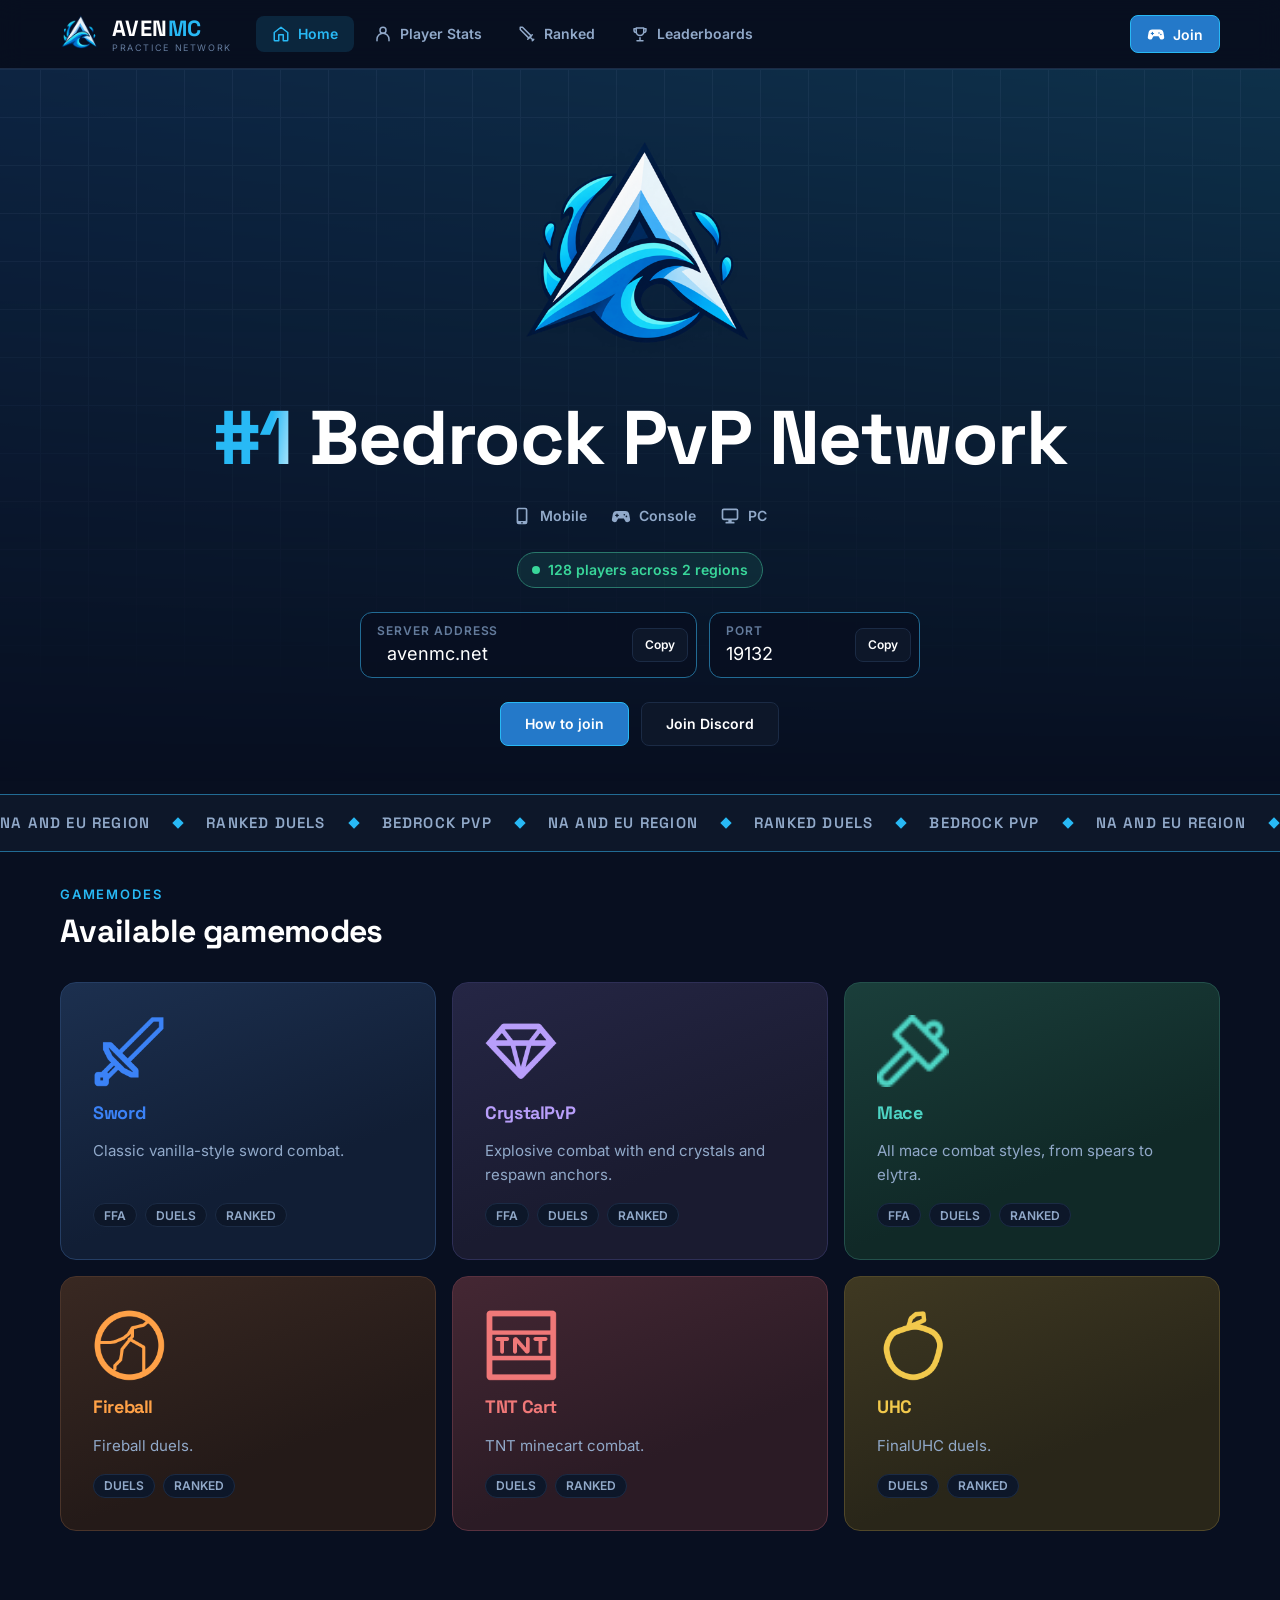
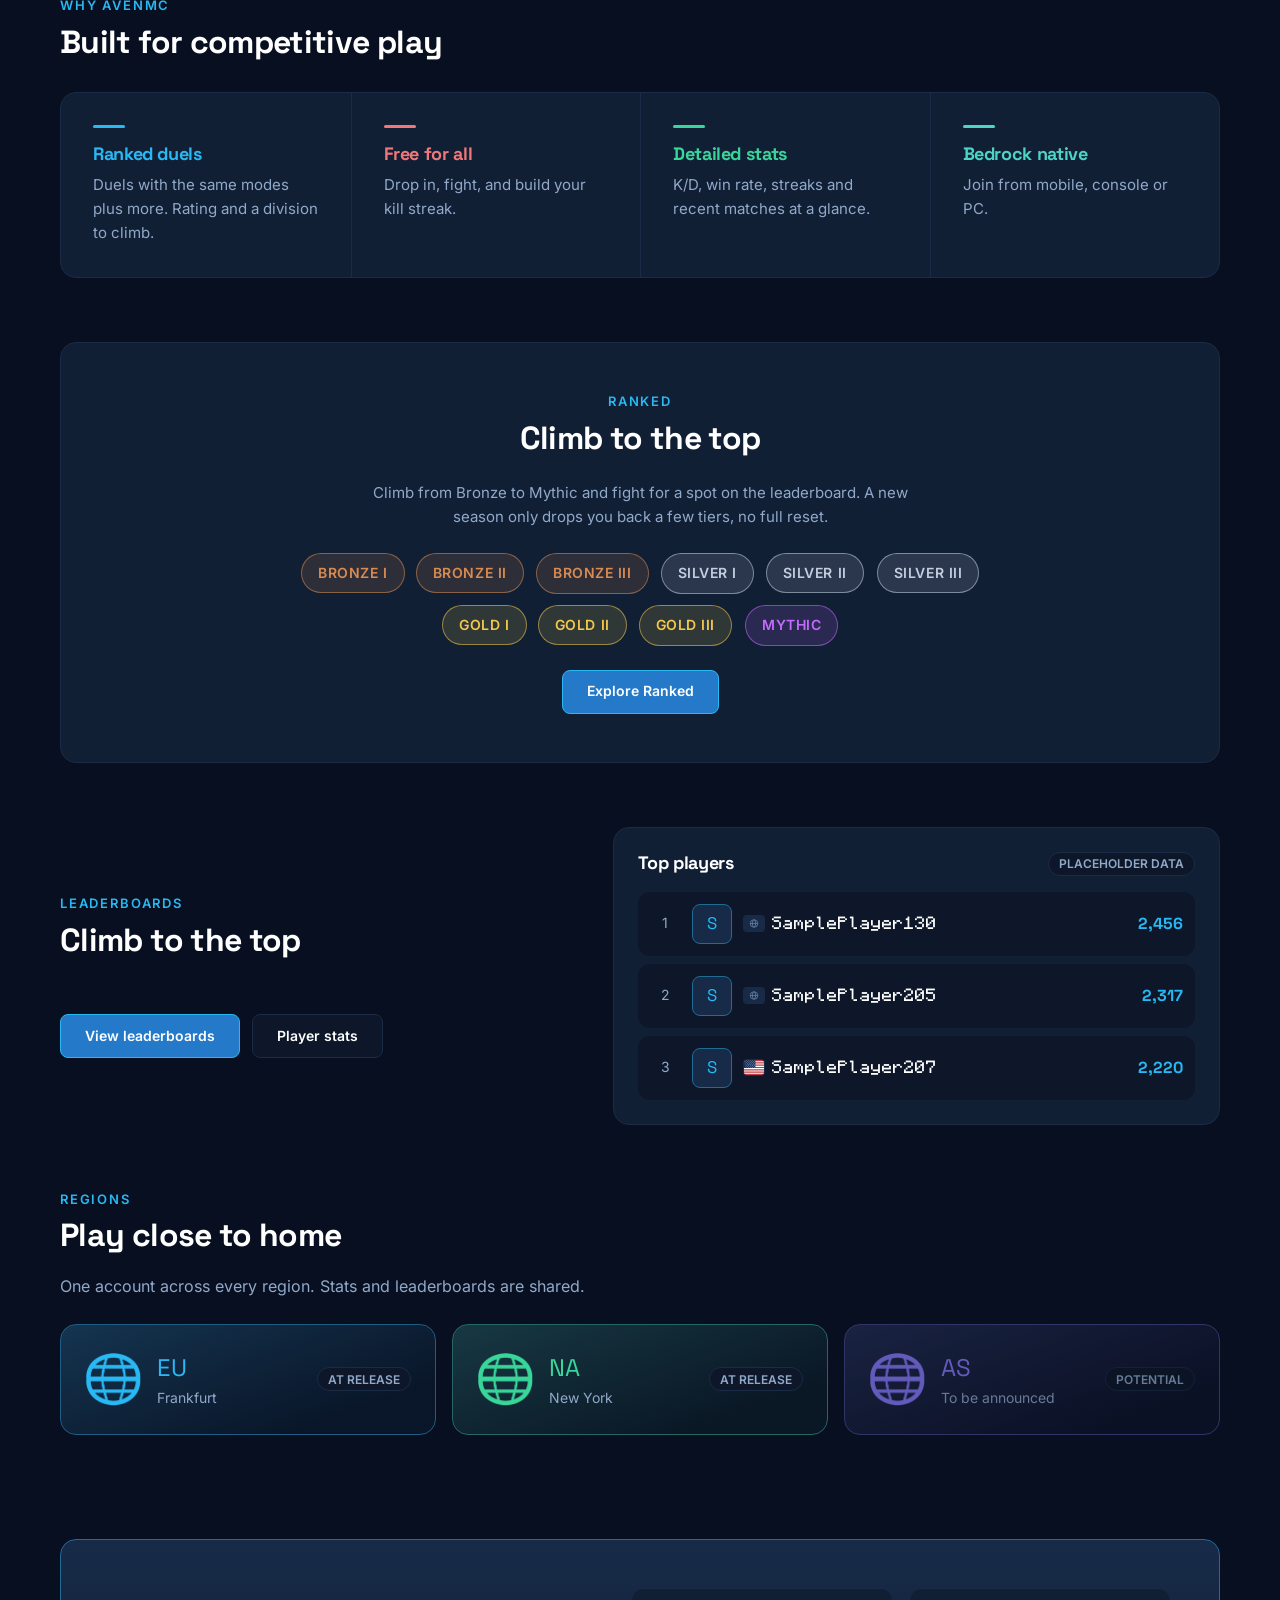
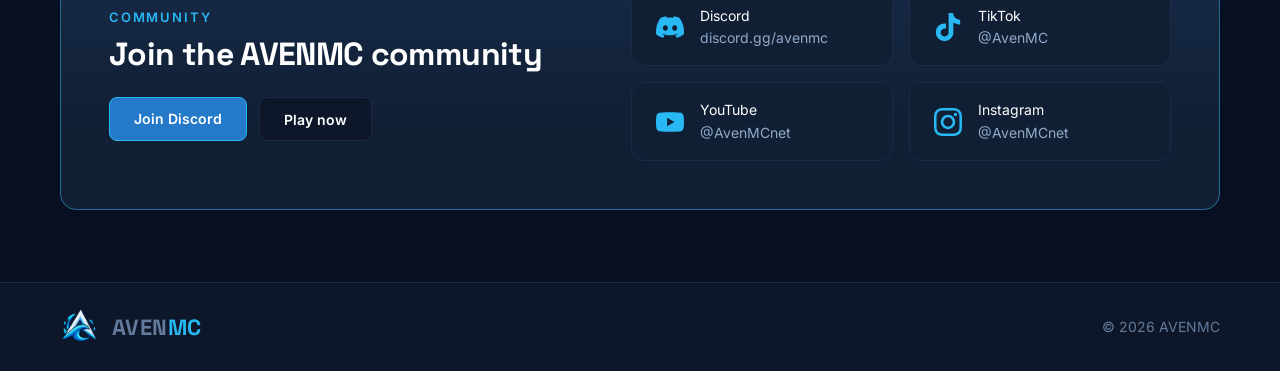
==== index.html @ 8fa5e1a9 "Use supplied icons for UHC, Fireball and TNT Cart Co-authored-by: Copilot <223556219+Copilot@users.n" ====
<!doctype html>
<html lang="en">
  <head>
    <meta charset="utf-8">
    <meta name="viewport" content="width=device-width, initial-scale=1">
    <meta name="description" content="AVENMC is a competitive Minecraft Bedrock Practice Network.">
    <meta name="theme-color" content="#080f20">
    <title>Minecraft Bedrock PvP Practice Network | AVENMC</title>
    <link rel="icon" href="assets/logoMark.png" type="image/png">
    <link rel="stylesheet" href="css/tokens.css?v=129">
    <link rel="stylesheet" href="css/base.css?v=129">
    <link rel="stylesheet" href="css/components.css?v=129">
    <link rel="stylesheet" href="css/pages.css?v=129">
  </head>
  <body>
    <main id="app"></main>
    <noscript><p class="container">JavaScript is required to view this page.</p></noscript>
    <script type="module" src="js/pages/home.js?v=129"></script>
  </body>
</html>
---- css/tokens.css ----
/* Central design tokens. Every color, font and spacing value is defined here once. */
/* Inter (UI and body) and Space Grotesk (headings): SIL OFL 1.1. Monocraft is reserved for player names. */
@font-face {
  font-family: "Inter";
  src: url("../assets/fonts/Inter.woff2") format("woff2");
  font-weight: 100 900;
  font-display: swap;
}

@font-face {
  font-family: "Space Grotesk";
  src: url("../assets/fonts/SpaceGrotesk.woff2") format("woff2");
  font-weight: 300 700;
  font-display: swap;
}

@font-face {
  font-family: "Monocraft";
  src: url("../assets/fonts/Monocraft.woff2") format("woff2");
  font-display: swap;
}

:root {
  color-scheme: dark;

  --colorBackground: #080f20;
  --colorSurface: #0d1729;
  --colorCard: #111f35;
  --colorElevated: #172b49;
  --colorPrimary: #28b9f5;
  --colorSecondary: #2479c9;
  --colorText: #ffffff;
  --colorTextSecondary: #91a9c9;
  --colorTextMuted: #637b9c;
  --colorBorder: #1b2b45;
  --colorSuccess: #39d69a;
  --colorDanger: #f07878;
  --colorNodebuff: #66eb8c;
  --colorNodebuffPanel: #16221c;
  --colorNodebuffEdge: #223e32;
  --colorCrystal: #b89efa;
  --colorCrystalPanel: #1a1b30;
  --colorCrystalEdge: #2e2f56;
  --colorSword: #3b82f6;
  --colorSwordPanel: #111e35;
  --colorSwordEdge: #253e64;
  --colorMace: #4dd4c4;
  --colorMacePanel: #102927;
  --colorMaceEdge: #23504b;
  --colorFireball: #ffa147;
  --colorFireballPanel: #241a18;
  --colorFireballEdge: #4a342a;
  --colorTntCart: #f07878;
  --colorTntCartPanel: #2b1b25;
  --colorTntCartEdge: #59313f;
  --colorUhc: #f2c94c;
  --colorUhcPanel: #292619;
  --colorUhcEdge: #514829;
  --colorAsia: #8b7cff;

  --colorPrimarySoft: color-mix(in srgb, var(--colorPrimary) 14%, transparent);
  --colorPrimaryLine: color-mix(in srgb, var(--colorPrimary) 45%, var(--colorBorder));
  --colorOverlay: color-mix(in srgb, var(--colorBackground) 80%, transparent);

  --fontHeading: "Space Grotesk", "Inter", system-ui, sans-serif;
  --fontBody: "Inter", "Segoe UI", system-ui, -apple-system, sans-serif;
  --fontMinecraft: "Monocraft", "Inter", monospace;

  --space1: 4px;
  --space2: 8px;
  --space3: 12px;
  --space4: 16px;
  --space5: 24px;
  --space6: 32px;
  --space7: 48px;
  --space8: 72px;

  --radiusSmall: 8px;
  --radiusMedium: 12px;
  --radiusLarge: 16px;

  --controlHeight: 44px;
  --maxContentWidth: 1160px;
  --pagePadding: clamp(16px, 4vw, 32px);
  --navHeight: 68px;

  --transitionFast: 160ms ease;
}
---- css/base.css ----
*,
*::before,
*::after {
  box-sizing: border-box;
}

html {
  scroll-behavior: smooth;
  -webkit-text-size-adjust: 100%;
}

body {
  min-width: 320px;
  min-height: 100vh;
  margin: 0;
  display: flex;
  flex-direction: column;
  overflow-x: hidden;
  background: var(--colorBackground);
  color: var(--colorText);
  font-family: var(--fontBody);
  font-size: 16px;
  line-height: 1.6;
  -webkit-font-smoothing: antialiased;
}

main {
  flex: 1;
}

a {
  color: inherit;
  text-decoration: none;
}

h1,
h2,
h3,
p {
  margin: 0;
}

h1,
h2,
h3 {
  font-family: var(--fontHeading);
  font-weight: 700;
  line-height: 1.15;
  letter-spacing: -0.02em;
}

h1 {
  font-size: clamp(32px, 6vw, 56px);
}

h2 {
  font-size: clamp(24px, 3.5vw, 32px);
}

h3 {
  font-size: 18px;
}

:focus-visible {
  outline: 2px solid var(--colorPrimary);
  outline-offset: 2px;
}

.container {
  width: 100%;
  max-width: calc(var(--maxContentWidth) + var(--pagePadding) * 2);
  margin-inline: auto;
  padding-inline: var(--pagePadding);
}

.section {
  padding-block: var(--space8);
}

.section.compact {
  padding-block: var(--space6);
}

.stack {
  display: flex;
  flex-direction: column;
  gap: var(--space5);
}

.grid {
  display: grid;
  gap: var(--space4);
}

.grid.cols2 {
  grid-template-columns: repeat(2, minmax(0, 1fr));
}

.grid.cols3 {
  grid-template-columns: repeat(3, minmax(0, 1fr));
}

.grid.cols4 {
  grid-template-columns: repeat(4, minmax(0, 1fr));
}

.srOnly {
  position: absolute;
  width: 1px;
  height: 1px;
  overflow: hidden;
  clip: rect(0 0 0 0);
  white-space: nowrap;
}

@media (max-width: 960px) {
  .grid.cols3,
  .grid.cols4 {
    grid-template-columns: repeat(2, minmax(0, 1fr));
  }
}

@media (max-width: 640px) {
  .section {
    padding-block: var(--space7);
  }

  .grid.cols2,
  .grid.cols3,
  .grid.cols4 {
    grid-template-columns: 1fr;
  }

  .grid.statGrid {
    grid-template-columns: repeat(2, minmax(0, 1fr));
  }
}

@media (prefers-reduced-motion: reduce) {
  html {
    scroll-behavior: auto;
  }

  *,
  *::before,
  *::after {
    animation: none !important;
    transition-duration: 0.01ms !important;
  }
}

@media (prefers-reduced-motion: no-preference) {
  main {
    animation: pageEnter 180ms ease-out both;
  }
}

@keyframes pageEnter {
  from {
    opacity: 0;
  }
}
---- css/components.css ----
/* Navigation */
.navbar {
  position: sticky;
  top: 0;
  z-index: 50;
  border-bottom: 1px solid var(--colorBorder);
  background: var(--colorOverlay);
  backdrop-filter: blur(12px);
}

.navbarInner {
  display: flex;
  align-items: center;
  gap: var(--space5);
  min-height: var(--navHeight);
}

.navLinks {
  display: flex;
  flex: 1;
  align-items: center;
  gap: var(--space1);
}

.navLink {
  display: inline-flex;
  align-items: center;
  gap: var(--space2);
  height: 36px;
  padding-inline: var(--space4);
  border-radius: var(--radiusSmall);
  color: var(--colorTextSecondary);
  font-family: var(--fontBody);
  font-size: 14px;
  transition: color var(--transitionFast), background var(--transitionFast);
  font-weight: 600;
}

.navIcon {
  display: inline-block;
  flex: none;
  width: 18px;
  height: 18px;
  background: currentColor;
  -webkit-mask: var(--iconUrl) center / contain no-repeat;
  mask: var(--iconUrl) center / contain no-repeat;
}

.navLink:hover {
  color: var(--colorText);
}

.navLink.isActive {
  background: var(--colorPrimarySoft);
  color: var(--colorPrimary);
}

.button.navToggle {
  display: none;
}

.button.navJoin {
  height: 38px;
  margin-left: auto;
  padding-inline: var(--space4);
}

/* Brand */
.brand {
  display: inline-flex;
  align-items: center;
  gap: var(--space3);
  line-height: 1;
}

.brandLogo {
  width: 40px;
  height: 40px;
  object-fit: contain;
}

.brandText {
  display: flex;
  flex-direction: column;
}

.brandName {
  font-family: var(--fontHeading);
  font-size: 22px;
  letter-spacing: 0.02em;
  font-weight: 700;
}

.brandName .brandAccent {
  color: var(--colorPrimary);
}

.brandSubtitle {
  margin-top: 4px;
  color: var(--colorTextMuted);
  font-family: var(--fontBody);
  font-size: 9px;
  letter-spacing: 0.18em;
}

/* Buttons */
.button {
  display: inline-flex;
  align-items: center;
  justify-content: center;
  gap: var(--space2);
  height: var(--controlHeight);
  padding-inline: var(--space5);
  border: 1px solid transparent;
  border-radius: var(--radiusSmall);
  cursor: pointer;
  font-family: var(--fontBody);
  font-size: 14px;
  white-space: nowrap;
  transition: background var(--transitionFast), border-color var(--transitionFast),
    box-shadow var(--transitionFast), transform var(--transitionFast);
  font-weight: 600;
}

.button:active {
  transform: translateY(1px);
}

.buttonPrimary {
  background: var(--colorSecondary);
  border-color: var(--colorPrimary);
  color: var(--colorText);
}

.buttonPrimary:hover {
  background: color-mix(in srgb, var(--colorSecondary) 70%, var(--colorPrimary));
}

.buttonSecondary {
  background: var(--colorSurface);
  border-color: var(--colorBorder);
  color: var(--colorText);
}

.buttonSecondary:hover {
  border-color: var(--colorPrimary);
}

.buttonDanger {
  background: transparent;
  border-color: var(--colorDanger);
  color: var(--colorDanger);
}

.buttonDanger:hover {
  background: color-mix(in srgb, var(--colorDanger) 14%, transparent);
}

.button.buttonSmall {
  height: 34px;
  padding-inline: var(--space3);
  font-size: 12px;
}

.buttonIcon {
  width: var(--controlHeight);
  padding: 0;
}

/* Card */
.card {
  position: relative;
  padding: var(--space5);
  border: 1px solid var(--colorBorder);
  border-radius: var(--radiusLarge);
  background: var(--colorCard);
  transition: border-color var(--transitionFast), box-shadow var(--transitionFast), transform var(--transitionFast);
}

a.card:hover,
.card.isInteractive:hover {
  transform: translateY(-2px);
  border-color: var(--colorPrimaryLine);
}

.card.isHighlighted {
  border-color: var(--colorPrimaryLine);
  background: linear-gradient(180deg, var(--colorElevated), var(--colorCard) 70%);
}

.cardTitle {
  margin-bottom: var(--space2);
}

.cardText {
  color: var(--colorTextSecondary);
  font-size: 15px;
}

/* Section heading */
.sectionHeading {
  display: flex;
  flex-direction: column;
  gap: var(--space2);
  margin-bottom: var(--space6);
}

.sectionEyebrow {
  color: var(--sectionAccent, var(--colorPrimary));
  font-family: var(--fontBody);
  font-size: 13px;
  letter-spacing: 0.14em;
  text-transform: uppercase;
  font-weight: 600;
}

.sectionDescription {
  max-width: 560px;
  color: var(--colorTextSecondary);
}

/* Badge */
.badge {
  display: inline-flex;
  align-items: center;
  gap: 6px;
  height: 24px;
  padding-inline: 10px;
  border: 1px solid var(--colorBorder);
  border-radius: 999px;
  background: var(--colorSurface);
  color: var(--colorTextSecondary);
  font-family: var(--fontBody);
  font-size: 12px;
  text-transform: uppercase;
  white-space: nowrap;
  font-weight: 600;
}

.badgePrimary {
  border-color: var(--colorPrimaryLine);
  background: var(--colorPrimarySoft);
  color: var(--colorPrimary);
}

.badgeSuccess {
  border-color: color-mix(in srgb, var(--colorSuccess) 45%, var(--colorBorder));
  color: var(--colorSuccess);
}

.badgeDanger {
  border-color: color-mix(in srgb, var(--colorDanger) 45%, var(--colorBorder));
  color: var(--colorDanger);
}

/* Avatar */
.avatar {
  display: inline-grid;
  flex: none;
  place-items: center;
  width: var(--avatarSize, 40px);
  height: var(--avatarSize, 40px);
  border: 1px solid var(--colorPrimaryLine);
  border-radius: var(--radiusSmall);
  background: var(--colorElevated);
  color: var(--colorPrimary);
  font-family: var(--fontHeading);
  font-size: calc(var(--avatarSize, 40px) * 0.42);
  image-rendering: pixelated;
  overflow: hidden;
}

.avatar img {
  width: 100%;
  height: 100%;
  object-fit: cover;
  image-rendering: pixelated;
}

.avatarLarge {
  --avatarSize: 88px;
}

/* Stat card */
.statCard {
  display: flex;
  flex-direction: column;
  gap: var(--space1);
  padding: var(--space4) var(--space5);
  border: 1px solid var(--colorBorder);
  border-radius: var(--radiusMedium);
  background: var(--colorCard);
}

.statLabel {
  display: flex;
  align-items: center;
  gap: var(--space2);
  color: var(--colorTextMuted);
  font-family: var(--fontBody);
  font-size: 12px;
  letter-spacing: 0.08em;
  text-transform: uppercase;
  font-weight: 600;
}

.statValue {
  font-family: var(--fontHeading);
  font-size: clamp(24px, 3vw, 30px);
  line-height: 1.1;
  font-weight: 700;
}

.statValue.isAccent {
  color: var(--colorPrimary);
}

.statHint {
  color: var(--colorTextSecondary);
  font-size: 13px;
}

/* Table */
.tableWrap {
  overflow-x: auto;
  border: 1px solid var(--colorBorder);
  border-radius: var(--radiusLarge);
  background: var(--colorCard);
}

.table {
  width: 100%;
  border-collapse: collapse;
  font-size: 15px;
}

.table th {
  padding: var(--space3) var(--space4);
  border-bottom: 1px solid var(--colorBorder);
  background: var(--colorSurface);
  color: var(--colorTextMuted);
  font-family: var(--fontBody);
  font-size: 12px;
  font-weight: 400;
  letter-spacing: 0.08em;
  text-align: left;
  text-transform: uppercase;
  white-space: nowrap;
}

.table td {
  padding: var(--space3) var(--space4);
  border-bottom: 1px solid var(--colorBorder);
  white-space: nowrap;
}

.table tbody tr:last-child td {
  border-bottom: 0;
}

.table tbody tr {
  transition: background var(--transitionFast);
}

.table tbody tr:hover {
  background: var(--colorSurface);
}

.table .alignRight {
  text-align: right;
}

.table .alignCenter {
  text-align: center;
}

.playerName {
  font-family: var(--fontMinecraft);
  font-weight: 400;
  letter-spacing: 0;
  overflow-wrap: anywhere;
}

.cellPlayer {
  display: flex;
  align-items: center;
  gap: var(--space3);
  font-weight: 600;
}

.resultWin {
  color: var(--colorSuccess);
}

.resultLoss {
  color: var(--colorDanger);
}

.mutedText {
  color: var(--colorTextSecondary);
}

/* Tabs */
.tabs {
  display: inline-flex;
  gap: var(--space1);
  max-width: 100%;
  padding: var(--space1);
  overflow-x: auto;
  border: 1px solid var(--colorBorder);
  border-radius: var(--radiusMedium);
  background: var(--colorSurface);
}

.tab {
  height: 36px;
  padding-inline: var(--space4);
  border: 0;
  border-radius: var(--radiusSmall);
  background: transparent;
  color: var(--colorTextSecondary);
  cursor: pointer;
  font-family: var(--fontBody);
  font-size: 14px;
  white-space: nowrap;
  transition: color var(--transitionFast), background var(--transitionFast);
  font-weight: 600;
}

.tab:hover {
  color: var(--colorText);
}

.tab[aria-selected="true"] {
  background: var(--colorElevated);
  color: var(--colorPrimary);
}

/* Dropdown */
.dropdown {
  position: relative;
  display: inline-block;
}

.dropdownTrigger {
  min-width: 190px;
  justify-content: space-between;
}

.dropdownMenu {
  position: absolute;
  top: calc(100% + 6px);
  left: 0;
  z-index: 30;
  min-width: 100%;
  margin: 0;
  padding: var(--space1);
  list-style: none;
  border: 1px solid var(--colorBorder);
  border-radius: var(--radiusMedium);
  background: var(--colorElevated);
  box-shadow: 0 12px 32px rgb(0 0 0 / 40%);
}

.dropdownMenu[hidden] {
  display: none;
}

.dropdownOption {
  display: flex;
  align-items: center;
  justify-content: space-between;
  gap: var(--space3);
  padding: 10px var(--space3);
  border-radius: var(--radiusSmall);
  cursor: pointer;
  font-size: 14px;
}

.dropdownOption:hover,
.dropdownOption[aria-selected="true"] {
  background: var(--colorPrimarySoft);
  color: var(--colorPrimary);
}

/* Skeleton */
.skeleton {
  display: block;
  height: var(--skeletonHeight, 16px);
  position: relative;
  overflow: hidden;
  border-radius: var(--radiusMedium);
  border: 1px solid color-mix(in srgb, var(--colorBorder) 60%, transparent);
  background: color-mix(in srgb, var(--colorElevated) 70%, var(--colorCard));
}

.skeleton::after {
  content: "";
  position: absolute;
  inset: 0;
  transform: translateX(-100%);
  background: linear-gradient(100deg, transparent 20%, color-mix(in srgb, var(--colorPrimary) 16%, transparent) 50%, transparent 80%);
  animation: skeletonShimmer 1.6s ease-in-out infinite;
  animation-delay: var(--skeletonDelay, 0ms);
}

.skeleton.isCircle {
  border-radius: 50%;
  flex: none;
}

.skeletonList {
  display: grid;
  gap: var(--space2);
}

.skeletonRow {
  display: flex;
  align-items: center;
  gap: var(--space3);
  padding: var(--space3);
  border: 1px solid var(--colorBorder);
  border-radius: var(--radiusMedium);
  background: var(--colorCard);
}

.skeletonRow > .skeleton:first-child {
  flex: none;
}

.skeletonLines {
  display: grid;
  flex: 1;
  gap: 6px;
}

@keyframes skeletonShimmer {
  to {
    transform: translateX(100%);
  }
}

@media (prefers-reduced-motion: reduce) {
  .skeleton::after {
    animation: none;
  }
}

/* Empty state */
.emptyState {
  display: flex;
  flex-direction: column;
  align-items: center;
  gap: var(--space2);
  padding: var(--space7) var(--space5);
  border: 1px dashed var(--colorBorder);
  border-radius: var(--radiusLarge);
  background: var(--colorSurface);
  text-align: center;
}

.emptyState p {
  max-width: 380px;
  color: var(--colorTextSecondary);
}

/* Modal */
.modal {
  width: min(440px, calc(100vw - 32px));
  padding: var(--space5);
  border: 1px solid var(--colorPrimaryLine);
  border-radius: var(--radiusLarge);
  background: var(--colorCard);
  color: var(--colorText);
}

.modal::backdrop {
  background: var(--colorOverlay);
  backdrop-filter: blur(4px);
}

.modalHeader {
  display: flex;
  align-items: center;
  justify-content: space-between;
  margin-bottom: var(--space4);
}

.modalBody {
  display: flex;
  flex-direction: column;
  gap: var(--space3);
  color: var(--colorTextSecondary);
}

.modalActions {
  display: flex;
  justify-content: flex-end;
  gap: var(--space3);
  margin-top: var(--space5);
}

/* Tooltip */
[data-tooltip] {
  position: relative;
}

[data-tooltip]::after {
  content: attr(data-tooltip);
  position: absolute;
  bottom: calc(100% + 8px);
  left: 50%;
  z-index: 20;
  padding: 6px 10px;
  border: 1px solid var(--colorBorder);
  border-radius: var(--radiusSmall);
  background: var(--colorElevated);
  color: var(--colorText);
  font-family: var(--fontBody);
  font-size: 12px;
  opacity: 0;
  pointer-events: none;
  transform: translate(-50%, 4px);
  transition: opacity var(--transitionFast), transform var(--transitionFast);
  white-space: nowrap;
}

[data-tooltip]:hover::after,
[data-tooltip]:focus-visible::after {
  opacity: 1;
  transform: translate(-50%, 0);
}

/* Progress bar */
.progress {
  height: 8px;
  overflow: hidden;
  border-radius: 999px;
  background: var(--colorSurface);
  border: 1px solid var(--colorBorder);
}

.progressFill {
  height: 100%;
  border-radius: inherit;
  background: linear-gradient(90deg, var(--colorSecondary), var(--colorPrimary));
}

/* Input */
.input {
  height: var(--controlHeight);
  padding-inline: var(--space4);
  border: 1px solid var(--colorBorder);
  border-radius: var(--radiusSmall);
  background: var(--colorSurface);
  color: var(--colorText);
  font: inherit;
}

.input::placeholder {
  color: var(--colorTextMuted);
}

.input:focus {
  border-color: var(--colorPrimary);
  outline: 0;
}

/* Footer */
.footer {
  border-top: 1px solid var(--colorBorder);
  background: var(--colorSurface);
}

.footerInner {
  display: flex;
  flex-wrap: wrap;
  align-items: center;
  justify-content: space-between;
  gap: var(--space4);
  padding-block: var(--space5);
  color: var(--colorTextMuted);
  font-size: 14px;
}

.footerLinks {
  display: flex;
  gap: var(--space5);
}

.footerLinks a:hover {
  color: var(--colorPrimary);
}

@media (max-width: 640px) {
  .table th,
  .table td {
    padding: var(--space3) var(--space3);
  }

  .hideMobile {
    display: none;
  }
}

@media (max-width: 960px) {
  .button.navToggle {
    display: inline-flex;
  }

  .navLinks {
    position: absolute;
    top: 100%;
    right: 0;
    left: 0;
    display: none;
    flex-direction: column;
    align-items: stretch;
    padding: var(--space3) var(--pagePadding) var(--space4);
    border-bottom: 1px solid var(--colorBorder);
    background: var(--colorBackground);
  }

  .navLinks.isOpen {
    display: flex;
  }

  .navLink {
    height: 44px;
  }

  .dropdownTrigger {
    min-width: 160px;
  }
}

/* Copy field */
.copyField {
  display: flex;
  align-items: center;
  justify-content: space-between;
  gap: var(--space4);
  padding: var(--space2) var(--space2) var(--space2) var(--space4);
  border: 1px solid var(--colorPrimaryLine);
  border-radius: var(--radiusMedium);
  background: var(--colorOverlay);
}

.copyFieldText {
  display: flex;
  flex-direction: column;
  min-width: 0;
}

.copyFieldText strong {
  font-family: var(--fontBody);
  font-size: 18px;
  font-weight: 400;
}

.joinSteps {
  margin: 0;
  padding-left: var(--space5);
}

/* Toast */
.toast {
  position: fixed;
  bottom: var(--space5);
  left: 50%;
  z-index: 100;
  max-width: calc(100vw - 32px);
  padding: var(--space3) var(--space5);
  border: 1px solid var(--colorPrimaryLine);
  border-radius: var(--radiusMedium);
  background: var(--colorElevated);
  font-size: 14px;
  opacity: 0;
  pointer-events: none;
  transform: translate(-50%, 16px);
  transition: opacity var(--transitionFast), transform var(--transitionFast);
}

.toast.isVisible {
  opacity: 1;
  transform: translate(-50%, 0);
}

/* Social links */
.socialIcon {
  display: inline-block;
  flex: none;
  width: 22px;
  height: 22px;
  background: currentColor;
  mask: var(--iconUrl) center / contain no-repeat;
  -webkit-mask: var(--iconUrl) center / contain no-repeat;
}

.socialLink {
  display: flex;
  align-items: center;
  gap: var(--space4);
  padding: var(--space4) var(--space5);
  border: 1px solid var(--colorBorder);
  border-radius: var(--radiusMedium);
  background: var(--colorCard);
  color: var(--colorPrimary);
  transition: border-color var(--transitionFast), transform var(--transitionFast);
}

.socialLink:hover {
  transform: translateY(-2px);
  border-color: var(--colorPrimary);
}

.socialLink .socialIcon {
  width: 28px;
  height: 28px;
}

.socialText {
  display: flex;
  flex-direction: column;
  color: var(--colorTextSecondary);
  font-size: 14px;
}

.socialText strong {
  color: var(--colorText);
  font-family: var(--fontBody);
  font-weight: 400;
}

.socialLink.isCompact {
  padding: var(--space2);
  border-radius: var(--radiusSmall);
}

.footerSocials {
  display: flex;
  gap: var(--space2);
}

/* Scroll reveal and spotlight */
[data-reveal] {
  opacity: 0;
  transform: translateY(24px);
  transition: opacity 600ms ease var(--revealDelay, 0ms), transform 600ms ease var(--revealDelay, 0ms),
    border-color var(--transitionFast), box-shadow var(--transitionFast), background-color var(--transitionFast);
}

[data-reveal].isVisible {
  opacity: 1;
  transform: none;
}

.hasSpotlight::before {
  content: "";
  position: absolute;
  inset: 0;
  border-radius: inherit;
  background: radial-gradient(260px circle at var(--mouseX, 50%) var(--mouseY, 50%), color-mix(in srgb, var(--accent, var(--colorPrimary)) 16%, transparent), transparent 70%);
  opacity: 0;
  pointer-events: none;
  transition: opacity var(--transitionFast);
}

.hasSpotlight:hover::before {
  opacity: 1;
}

.hasSpotlight:hover {
  border-color: color-mix(in srgb, var(--accent, var(--colorPrimary)) 55%, var(--colorBorder));
}

@media (max-width: 760px) {
  .brandSubtitle {
    display: none;
  }
}

.playerLabel {
  display: inline-flex;
  align-items: center;
  gap: var(--space2);
  min-width: 0;
}

.flag {
  flex: none;
  border-radius: 3px;
  box-shadow: 0 0 0 1px var(--colorBorder);
  object-fit: cover;
}

.countryPicker {
  display: flex;
  flex-wrap: wrap;
  align-items: center;
  gap: var(--space3);
  margin-top: var(--space3);
}

.regionNote {
  margin: calc(var(--space3) * -1) 0 var(--space5);
  color: var(--colorTextSecondary);
}

.tierBadge {
  display: inline-flex;
  align-items: center;
  padding: 2px var(--space3);
  border: 1px solid color-mix(in srgb, var(--tierColor) 55%, transparent);
  border-radius: 999px;
  background: color-mix(in srgb, var(--tierColor) 14%, transparent);
  color: var(--tierColor);
  font-size: 12px;
  font-weight: 600;
  letter-spacing: 0.04em;
  text-transform: uppercase;
  white-space: nowrap;
}

.tierBadge.isLarge {
  padding: var(--space2) var(--space4);
  font-size: 14px;
  animation: badgeIn 400ms ease-out var(--badgeDelay, 0ms) both;
}

@keyframes badgeIn {
  from {
    opacity: 0;
    transform: translateY(6px);
  }
}

.pagination { display: flex; flex-wrap: wrap; align-items: center; justify-content: space-between; gap: var(--space3); }

.paginationInfo { color: var(--colorTextSecondary); font-size: 13px; }

.paginationControls { display: flex; align-items: center; gap: var(--space2); }

.pageButton {
  min-width: 36px;
  height: 36px;
  padding: 0 var(--space3);
  border: 1px solid var(--colorBorder);
  border-radius: var(--radiusSmall);
  background: var(--colorCard);
  color: var(--colorText);
  font: inherit;
  font-size: 14px;
  cursor: pointer;
  transition: border-color 150ms ease, background 150ms ease;
}

.pageButton:hover:not(:disabled) { border-color: var(--colorPrimary); }

.pageButton[aria-current="page"] { border-color: var(--colorPrimary); background: var(--colorPrimarySoft); color: var(--colorPrimary); }

.pageButton:disabled { opacity: 0.4; cursor: default; }

.paginationGap { color: var(--colorTextMuted); }

/* Player names: colour and underline on hover */
.cellPlayer .playerLabel { cursor: pointer; }

.cellPlayer .playerName,
.podiumCard .playerName {
  background: linear-gradient(currentColor, currentColor) 0 100% / 0 1px no-repeat;
  transition: background-size 220ms ease, color 160ms ease, transform 220ms ease;
}

.cellPlayer .playerLabel:hover .playerName,
.podiumCard .playerLabel:hover .playerName {
  background-size: 100% 1px;
  color: var(--nameColor, var(--colorPrimary));
  transform: translateX(2px);
}

.tierBadge.isCompact {
  padding: 0 var(--space2);
  font-size: 10px;
  line-height: 18px;
}

/* Profile card shown on player name hover */
.playerPreview {
  position: fixed;
  z-index: 80;
  width: 300px;
  padding: var(--space4);
  border: 1px solid var(--colorBorder);
  border-radius: var(--radiusMedium);
  background: var(--colorCard);
  box-shadow: 0 12px 32px rgb(0 0 0 / 45%);
  opacity: 0;
  transform: translateY(4px);
  pointer-events: none;
  transition: opacity 140ms ease, transform 140ms ease;
}

.playerPreview.isOpen { opacity: 1; transform: none; }

.previewHead { display: flex; align-items: center; gap: var(--space3); }

.previewWho { display: flex; flex: 1; flex-direction: column; min-width: 0; }

.previewName { display: inline-flex; align-items: center; gap: var(--space2); }

.previewSince { color: var(--colorTextMuted); font-size: 12px; }

.previewStats {
  display: grid;
  grid-template-columns: repeat(3, 1fr);
  gap: var(--space2);
  margin: var(--space4) 0;
  padding-block: var(--space3);
  border-block: 1px solid var(--colorBorder);
}

.previewStats div { display: flex; flex-direction: column; }

.previewStats dt { color: var(--colorTextMuted); font-size: 11px; text-transform: uppercase; letter-spacing: 0.06em; }

.previewStats dd { margin: 0; font-weight: 600; font-size: 14px; }

.previewRanked { display: flex; flex-direction: column; gap: var(--space2); margin: 0; padding: 0; list-style: none; }

.previewRanked li { display: grid; grid-template-columns: 20px 1fr auto auto; align-items: center; gap: var(--space2); font-size: 13px; }

.previewRanked .modeIcon.small { width: 18px; height: 18px; }

.previewMode { color: var(--colorTextSecondary); }

.previewScore { color: var(--colorTextMuted); font-size: 12px; }

/* Your own position, pinned to the bottom of the viewport */
.selfRow {
  position: sticky;
  bottom: var(--space4);
  z-index: 5;
  display: flex;
  flex-wrap: wrap;
  align-items: center;
  gap: var(--space4);
  padding: var(--space3) var(--space4);
  border: 1px solid var(--colorPrimaryLine);
  border-radius: var(--radiusMedium);
  background: color-mix(in srgb, var(--colorElevated) 92%, transparent);
  backdrop-filter: blur(10px);
  box-shadow: 0 8px 24px rgb(0 0 0 / 40%);
}

.selfLabel { color: var(--colorPrimary); font-size: 12px; font-weight: 700; letter-spacing: 0.08em; text-transform: uppercase; }

.selfHint { margin-left: auto; color: var(--colorTextMuted); font-size: 13px; }

.selfValue { margin-left: auto; font-family: var(--fontHeading); font-size: 18px; }

.selfHint + .selfValue { margin-left: 0; }

@media (max-width: 640px) {
  .selfRow { gap: var(--space3); }
  .selfHint { display: none; }
}

.previewName .playerName { font-size: 12px; overflow-wrap: anywhere; }

.statIcon {
  width: 16px;
  height: 16px;
  flex: none;
  background: currentColor;
  mask: var(--iconUrl) center / contain no-repeat;
  -webkit-mask: var(--iconUrl) center / contain no-repeat;
}

.profileElo { display: flex; flex-direction: column; align-items: flex-end; gap: var(--space1); padding-left: var(--space5); border-left: 1px solid var(--colorBorder); text-align: right; }

.profileEloLabel { color: var(--colorTextMuted); font-size: 12px; font-weight: 600; letter-spacing: 0.1em; text-transform: uppercase; }

.profileEloValue { color: var(--tierColor); font-family: var(--fontHeading); font-size: clamp(40px, 6vw, 56px); line-height: 1; }



@media (max-width: 640px) {
  .profileElo { align-items: flex-start; width: 100%; padding: var(--space4) 0 0; border-top: 1px solid var(--colorBorder); border-left: 0; text-align: left; }
}

.statCard {
  transition: border-color var(--transitionFast), box-shadow var(--transitionFast);
}

.button:focus-visible,
.tab:focus-visible,
.pageButton:focus-visible {
  box-shadow: 0 0 0 4px var(--colorPrimarySoft);
}

@media (hover: hover) and (pointer: fine) {
  .navLink:hover,
  .tab:hover {
    background: var(--colorPrimarySoft);
    color: var(--colorPrimary);
  }

  .button:hover:not(:disabled):not([aria-disabled="true"]) {
    box-shadow: 0 4px 18px var(--colorPrimarySoft);
  }

  .statCard:hover,
  .card:not(:has(.card)):hover,
  .card.isInteractive:focus-within,
  a.card:focus-visible {
    border-color: var(--accent, var(--colorPrimaryLine));
    box-shadow: 0 8px 24px color-mix(in srgb, var(--accent, var(--colorPrimary)) 8%, transparent);
  }

  .pageButton:hover:not(:disabled) {
    background: var(--colorElevated);
    color: var(--colorPrimary);
  }
}

@media (hover: hover) and (pointer: fine) and (prefers-reduced-motion: no-preference) {
  .button:hover:not(:active):not(:disabled):not([aria-disabled="true"]) {
    transform: translateY(-2px);
  }
}
---- css/pages.css ----
.gridBackdrop {
  position: relative;
  isolation: isolate;
}

.gridBackdrop::after {
  content: "";
  position: absolute;
  inset: 0;
  z-index: -1;
  pointer-events: none;
  background-image:
    linear-gradient(var(--colorTextMuted) 1px, transparent 1px),
    linear-gradient(90deg, var(--colorTextMuted) 1px, transparent 1px);
  background-size: 48px 48px;
  background-position: center top;
  opacity: 0.12;
  -webkit-mask-image: linear-gradient(#000, transparent 90%);
  mask-image: linear-gradient(#000, transparent 90%);
}

.divisionCard,
.seasonEntry,
.featureItem {
  transition: background-color var(--transitionFast), border-color var(--transitionFast), box-shadow var(--transitionFast);
}

@media (hover: hover) and (pointer: fine) {
  .divisionCard:hover {
    box-shadow: inset 0 0 0 1px color-mix(in srgb, var(--tierColor) 35%, transparent);
  }

  .seasonEntry:hover,
  .featureItem:hover {
    background: var(--colorElevated);
  }
}

/* Hero */
.hero {
  position: relative;
  padding-block: var(--space8) var(--space7);
  isolation: isolate;
}

/* Animated hero background: a wide color band that slowly shifts sideways and fades out downwards */
.hero::before {
  content: "";
  position: absolute;
  inset: 0;
  z-index: -1;
  background: linear-gradient(100deg, var(--colorSecondary), var(--colorPrimary), var(--colorCrystal), var(--colorSecondary)) 0 0 / 300% 100%;
  opacity: 0.2;
  pointer-events: none;
  -webkit-mask-image: linear-gradient(#000, transparent);
  mask-image: linear-gradient(#000, transparent);
  animation: heroShift 24s linear infinite;
}

@keyframes heroShift {
  to {
    background-position: -300% 0;
  }
}

.heroGrid {
  display: grid;
  grid-template-columns: 1fr;
  gap: var(--space5);
  justify-items: center;
  text-align: center;
}

.heroContent h1 {
  font-size: clamp(40px, 7vw, 76px);
  transition: text-shadow 240ms ease, transform 240ms ease;
}

.ipPanel {
  display: grid;
  grid-template-columns: minmax(0, 1.6fr) minmax(0, 1fr);
  gap: var(--space3);
  width: 100%;
  max-width: 560px;
}

.heroVisual {
  position: relative;
  display: grid;
  place-items: center;
  min-height: 220px;
  order: -1;
}

.heroLogo {
  position: relative;
  width: min(100%, 240px);
  height: auto;
  animation: logoIn 900ms ease-out backwards;
  transition: transform 240ms ease;
}

@keyframes logoIn {
  from {
    opacity: 0;
    transform: scale(0.94);
  }
}

/* Steps, split and community */

.sectionAction {
  margin-top: var(--space5);
}

.splitSection {
  display: grid;
  grid-template-columns: minmax(0, 1fr) minmax(0, 1.2fr);
  gap: var(--space7);
  align-items: center;
}

.communityCard {
  display: grid;
  grid-template-columns: minmax(0, 1fr) minmax(0, 1.1fr);
  gap: var(--space6);
  align-items: center;
  padding: var(--space7);
}

.communityIntro .sectionHeading {
  margin-bottom: var(--space5);
}

.heroContent {
  display: flex;
  flex-direction: column;
  align-items: center;
  gap: var(--space5);
}

.heroContent .buttonRow {
  justify-content: center;
}

.heroContent h1 .accent {
  color: var(--colorPrimary);
}

.heroDescription {
  max-width: 520px;
  color: var(--colorTextSecondary);
  font-size: 18px;
}

.buttonRow {
  display: flex;
  flex-wrap: wrap;
  gap: var(--space3);
}

.previewCard {
  display: flex;
  flex-direction: column;
  gap: var(--space4);
}

.previewHeader {
  display: flex;
  align-items: center;
  justify-content: space-between;
  gap: var(--space3);
}

.previewRow {
  display: flex;
  align-items: center;
  gap: var(--space3);
  padding: var(--space3);
  border-radius: var(--radiusMedium);
  background: var(--colorSurface);
}

.previewRow .previewValue {
  margin-left: auto;
  color: var(--colorPrimary);
  font-family: var(--fontHeading);
  font-weight: 700;
}

/* Gamemode and region cards */
.gamemodeCard {
  display: flex;
  flex-direction: column;
  align-items: flex-start;
  gap: var(--space3);
}

.gamemodeAvailability {
  display: flex;
  flex-wrap: wrap;
  gap: var(--space2);
  margin-top: auto;
}

.gamemodeIcon {
  display: grid;
  place-items: center;
  width: 48px;
  height: 48px;
  border: 1px solid var(--colorPrimaryLine);
  border-radius: var(--radiusMedium);
  background: var(--colorPrimarySoft);
  color: var(--colorPrimary);
  font-family: var(--fontHeading);
  font-size: 18px;
}

.regionCard {
  display: flex;
  align-items: center;
  justify-content: space-between;
  gap: var(--space4);
}

.regionCode {
  color: var(--colorPrimary);
  font-family: var(--fontHeading);
  font-size: 24px;
}

.regionLocation {
  color: var(--colorTextSecondary);
  font-size: 14px;
}

.regionCard.isMuted.isVisible {
  opacity: 0.7;
}

/* Page header */
.pageHeader {
  display: flex;
  flex-wrap: wrap;
  align-items: flex-end;
  justify-content: space-between;
  gap: var(--space4);
  padding-block: var(--space7) var(--space5);
}

.pageHeader .sectionHeading {
  margin-bottom: 0;
}

.toolbar {
  display: flex;
  flex-wrap: wrap;
  align-items: center;
  gap: var(--space3);
  margin-bottom: var(--space5);
}

.toolbar .spacer {
  flex: 1;
}

/* Profile */
.profileHeader {
  display: flex;
  align-items: center;
  gap: var(--space5);
}

.profileInfo {
  display: flex;
  flex: 1;
  flex-direction: column;
  gap: var(--space3);
  min-width: 0;
}

.profileName {
  display: flex;
  flex-wrap: wrap;
  align-items: center;
  gap: var(--space3);
}

.profileName h1 {
  font-size: clamp(28px, 4vw, 40px);
  overflow-wrap: anywhere;
}

.levelRow {
  display: flex;
  align-items: center;
  gap: var(--space4);
  max-width: 460px;
}

.levelRow .progress {
  flex: 1;
}

.levelLabel {
  font-family: var(--fontBody);
  font-size: 14px;
  white-space: nowrap;
}

.profileSearch {
  display: flex;
  gap: var(--space2);
}

.profileStatsNav {
  align-items: center;
  border-radius: calc(var(--radiusLarge) + var(--space1) + 1px);
}

.profileStatsNav .tab[aria-pressed="true"] {
  background: var(--colorElevated);
  color: var(--colorPrimary);
}

.profileCategoryPanel {
  display: flex;
  align-items: center;
  flex: none;
  gap: var(--space1);
  padding: var(--space1);
  border: 1px solid var(--colorBorder);
  border-radius: var(--radiusLarge);
  background: var(--colorElevated);
}

.profileCategoryPanel > .tab {
  color: var(--colorText);
}

.profileStatsNav .profileModeTabs {
  flex: none;
  max-width: none;
  padding: var(--space1);
  border: 0;
  border-radius: var(--radiusMedium);
  background: var(--colorSurface);
}

.profileModeTabs[hidden] {
  display: none;
}

.ratingProgression {
  display: flex;
  flex-direction: column;
  gap: var(--space4);
}

.ratingProgressionHeader {
  display: flex;
  flex-wrap: wrap;
  justify-content: space-between;
  align-items: center;
  gap: var(--space4);
}

.ratingProgressionHeader h2 {
  margin: 0;
}

.ratingProgressionSummary {
  display: grid;
  grid-template-columns: repeat(5, minmax(0, 1fr));
  gap: var(--space4);
  padding-block: var(--space4);
  border-top: 1px solid var(--colorBorder);
}

.ratingProgressionSummary > div {
  display: flex;
  flex-direction: column;
  gap: var(--space1);
}

.ratingProgressionSummary strong {
  color: var(--tierColor, var(--colorText));
  font-family: var(--fontHeading);
  font-size: 16px;
}

.ratingProgressionSummary .ratingChangeUp {
  color: var(--colorSuccess);
}

.ratingProgressionSummary .ratingChangeDown {
  color: var(--colorDanger);
}

.ratingChartWrap {
  min-width: 0;
  overflow-x: auto;
  border: 1px solid var(--colorBorder);
  border-radius: var(--radiusSmall);
  background: color-mix(in srgb, var(--colorBackground) 55%, transparent);
}

.ratingChart {
  display: block;
  width: 100%;
  min-width: 600px;
  height: clamp(200px, 30vw, 300px);
  overflow: visible;
}

.ratingChartGrid {
  stroke: color-mix(in srgb, var(--colorTextSecondary) 28%, transparent);
  stroke-width: 1;
}

.ratingChartTier,
.ratingChartScale,
.ratingChartDate {
  fill: var(--colorTextSecondary);
  font-family: var(--fontBody);
  font-size: 11px;
}

.ratingChartLine {
  fill: none;
  stroke: var(--colorMace);
  stroke-linecap: round;
  stroke-linejoin: round;
  stroke-width: 3;
  vector-effect: non-scaling-stroke;
}

.ratingChartPoint {
  fill: var(--colorMace);
  stroke: var(--colorBackground);
  stroke-width: 2;
  vector-effect: non-scaling-stroke;
}

.panelTitle {
  margin-bottom: var(--space4);
}

/* Leaderboard */
.positionBadge {
  display: inline-grid;
  place-items: center;
  width: 30px;
  height: 30px;
  border-radius: var(--radiusSmall);
  background: var(--colorSurface);
  color: var(--colorTextSecondary);
  font-family: var(--fontBody);
  font-size: 14px;
}

.rowTop1 .positionBadge {
  border: 1px solid var(--colorPrimary);
  background: var(--colorPrimarySoft);
  color: var(--colorPrimary);
}

.rowTop2 .positionBadge {
  border: 1px solid var(--colorPrimaryLine);
  color: var(--colorText);
}

.rowTop3 .positionBadge {
  border: 1px solid var(--colorBorder);
  color: var(--colorText);
}

.rowTop1 td:first-child {
  box-shadow: inset 3px 0 0 var(--colorPrimary);
}

.rowTop2 td:first-child {
  box-shadow: inset 3px 0 0 var(--colorSecondary);
}

.rowTop3 td:first-child {
  box-shadow: inset 3px 0 0 var(--colorBorder);
}

.metricValue {
  color: var(--colorPrimary);
  font-family: var(--fontBody);
}

.placeholderNote {
  margin-block: var(--space4) var(--space7);
  color: var(--colorTextMuted);
  font-size: 13px;
}

@media (max-width: 860px) {
  .heroGrid,
  .splitSection,
  .communityCard {
    grid-template-columns: 1fr;
    gap: var(--space6);
  }

  .heroVisual {
    min-height: 160px;
  }

  .heroLogo {
    width: 140px;
  }


  .communityCard {
    padding: var(--space5);
  }

  .hero {
    padding-block: var(--space7) var(--space6);
  }
}

@media (max-width: 640px) {
  .profileHeader {
    flex-direction: column;
    align-items: flex-start;
  }

  .heroDescription {
    font-size: 16px;
  }

  .ipPanel {
    grid-template-columns: 1fr;
  }

  .buttonRow .button {
    flex: 1;
  }

  .pageHeader {
    padding-top: var(--space6);
  }

  .toolbar .dropdown,
  .toolbar .dropdownTrigger {
    width: 100%;
  }
}

.heroSocials {
  display: flex;
  flex-wrap: wrap;
  justify-content: center;
  gap: var(--space3);
}

.heroContent h1 .accent {
  background: linear-gradient(100deg, var(--colorPrimary) 30%, #ffffff 50%, var(--colorPrimary) 70%) 0 / 250% 100%;
  -webkit-background-clip: text;
  background-clip: text;
  -webkit-text-fill-color: transparent;
  animation: textShine 5s ease-in-out infinite;
}

@keyframes textShine {
  0%, 60% {
    background-position: 100% 0;
  }

  100% {
    background-position: -50% 0;
  }
}

/* Gamemodes */
.gamemodeCard {
  align-items: flex-start;
  gap: var(--space4);
  padding: var(--space6);
}

.modeIcon {
  display: block;
  width: 72px;
  height: 72px;
  background: var(--accent);
  mask: var(--iconUrl) center / contain no-repeat;
  -webkit-mask: var(--iconUrl) center / contain no-repeat;
  transform: scaleX(var(--iconFlip, 1));
  transition: transform 300ms ease;
}

.gamemodeCard:hover .modeIcon {
  transform: translateY(-4px) scale(1.08) scaleX(var(--iconFlip, 1));
}

.hasTilt {
  transform: perspective(800px) rotateX(var(--tiltX, 0deg)) rotateY(var(--tiltY, 0deg));
  transition: transform 150ms ease, border-color var(--transitionFast),
    box-shadow var(--transitionFast), opacity 600ms ease var(--revealDelay, 0ms);
}

/* Features */
.featureGrid {
  gap: 0;
  border: 1px solid var(--colorBorder);
  border-radius: var(--radiusLarge);
  background: var(--colorCard);
  overflow: hidden;
}

.featureItem {
  padding: var(--space6);
  border-left: 1px solid var(--colorBorder);
}

.featureItem:first-child {
  border-left: 0;
}

.featureItem h3 {
  margin-bottom: var(--space2);
  font-size: 18px;
}

.featureItem::before {
  content: "";
  display: block;
  width: 32px;
  height: 3px;
  margin-bottom: var(--space4);
  border-radius: 2px;
  background: var(--colorPrimary);
}

/* Final call to action */
@media (max-width: 860px) {
  .featureItem {
    border-left: 0;
    border-top: 1px solid var(--colorBorder);
  }

  .featureItem:first-child {
    border-top: 0;
  }
}

.hero .container {
  position: relative;
  z-index: 1;
}

.gamemodeCard:hover {
  border-color: var(--accent);
}

.gamemodeCard h3 {
  color: var(--accent);
}

.gamemodeCard .cardText {
  transition: color var(--transitionFast);
}

@media (hover: hover) and (pointer: fine) {
  .gamemodeCard:hover .cardText {
    color: var(--colorText);
  }
}

.featureItem::before {
  background: var(--accent);
}

.featureItem h3 {
  color: var(--accent);
}

.regionIcon {
  display: block;
  width: 56px;
  height: 56px;
  flex: none;
  background: var(--accent);
  -webkit-mask: var(--iconUrl) center / contain no-repeat;
  mask: var(--iconUrl) center / contain no-repeat;
  transition: transform 240ms ease, filter 240ms ease;
}

@media (hover: hover) and (pointer: fine) {
  .regionCard:hover .regionIcon {
    filter: drop-shadow(0 0 8px color-mix(in srgb, var(--accent) 35%, transparent));
  }
}

@media (hover: hover) and (pointer: fine) and (prefers-reduced-motion: no-preference) {
  .regionCard:hover .regionIcon {
    transform: translateY(-2px) scale(1.06);
  }
}

.regionCard {
  gap: var(--space4);
  justify-content: flex-start;
  border-color: color-mix(in srgb, var(--accent) 35%, var(--colorBorder));
}

.regionCard .regionCode {
  color: var(--accent);
}

.regionCard .badge {
  margin-left: auto;
}

.gamemodeCard {
  border-color: var(--edge);
  background: linear-gradient(160deg, color-mix(in srgb, var(--edge) 55%, var(--panel)), var(--panel) 65%);
}

.regionCard {
  background: linear-gradient(160deg, color-mix(in srgb, var(--accent) 14%, var(--colorCard)), color-mix(in srgb, var(--accent) 4%, var(--colorBackground)) 80%);
}


.rankStatsCard { display: flex; flex-direction: column; gap: var(--space5); }

.rankStats { display: flex; flex-direction: column; gap: var(--space4); }

.rankStatsTotal { display: flex; align-items: baseline; gap: var(--space2); margin: 0; color: var(--colorTextSecondary); }

.rankStatsTotal strong { color: var(--colorText); font-family: var(--fontHeading); font-size: 32px; line-height: 1.1; }

.rankBar { display: flex; gap: 3px; height: 28px; }

.rankSegment {
  flex: 0 0 0;
  min-width: 0;
  border-radius: 6px;
  background: var(--tierColor);
  cursor: pointer;
  transition: flex-basis 1s cubic-bezier(0.22, 1, 0.36, 1), opacity 0.2s ease;
}

.rankBar.isFilled .rankSegment { flex-basis: calc(var(--share) * 1%); }

.rankSegment { box-shadow: 0 0 14px color-mix(in srgb, var(--tierColor) 72%, transparent); }

.rankSegment.isDimmed, .rankLegendItem.isDimmed { opacity: 0.3; }

.rankLegend { display: grid; grid-template-columns: repeat(4, minmax(0, 1fr)); gap: var(--space3); margin: 0; padding: 0; list-style: none; }

.rankLegendItem {
  display: flex;
  flex-direction: column;
  gap: 2px;
  padding: var(--space3);
  border: 1px solid color-mix(in srgb, var(--tierColor) 30%, var(--colorBorder));
  border-radius: var(--radiusSmall);
  transition: opacity 200ms ease, border-color 200ms ease, box-shadow 200ms ease;
}

.rankLegendName { display: flex; align-items: center; gap: var(--space2); color: var(--tierColor); font-family: var(--fontHeading); font-size: 14px; font-weight: 600; }

.rankLegendDot { width: 8px; height: 8px; border-radius: 50%; background: var(--tierColor); }

.rankLegendItem strong { font-family: var(--fontHeading); font-size: 20px; font-variant-numeric: tabular-nums; }

.rankLegendShare { color: var(--colorTextMuted); font-size: 12px; font-variant-numeric: tabular-nums; }

@media (max-width: 720px) {
  .rankLegend { grid-template-columns: repeat(2, minmax(0, 1fr)); }
}

@media (prefers-reduced-motion: reduce) {
  .hero::before {
    animation: none;
  }

  .pageBackdrop {
    transition: none;
  }

  .rankSegment { transition: none; }
}

.boardNav { display: flex; flex-wrap: wrap; align-items: center; justify-content: space-between; gap: var(--space3); margin-bottom: var(--space3); }

.boardSubNav { margin-bottom: var(--space4); }

.boardSubNav:empty { display: none; }

.boardStack { display: flex; flex-direction: column; gap: var(--space5); }

.boardHeader { display: flex; align-items: center; gap: var(--space4); }

.boardHeader h2 { margin: 0; font-size: 22px; }

.boardHeader p { margin: 2px 0 0; color: var(--colorTextSecondary); font-size: 14px; }

.modeIcon.small { width: 40px; height: 40px; }

.podium { display: grid; grid-template-columns: repeat(3, 1fr); align-items: end; gap: var(--space4); }

.podiumCard {
  position: relative;
  display: flex;
  flex-direction: column;
  align-items: center;
  gap: var(--space2);
  padding: var(--space5) var(--space4);
  border: 1px solid var(--edge, var(--colorBorder));
  border-radius: var(--radiusLarge);
  background: linear-gradient(180deg, var(--panel, var(--colorCard)), var(--colorBackground));
  text-align: center;
  transition: transform 200ms ease, border-color 200ms ease;
}

.podiumCard:hover { transform: translateY(-4px); border-color: var(--accent, var(--colorPrimary)); }

.podiumCard.place1 { padding-block: 40px; border-color: var(--accent, var(--colorPrimary)); box-shadow: 0 0 32px color-mix(in srgb, var(--accent, var(--colorPrimary)) 22%, transparent); }

.podiumPlace { color: var(--accent, var(--colorPrimary)); font-family: var(--fontHeading); font-size: 20px; font-weight: 700; }

.podiumValue { font-family: var(--fontHeading); font-size: 26px; }

.podiumCard .avatar { width: 56px; height: 56px; }

@media (max-width: 720px) {
  .podium { grid-template-columns: 1fr; }
  .podiumCard.place1 { order: -1; padding-block: var(--space5); }
  .podiumCard { flex-direction: row; flex-wrap: wrap; justify-content: space-between; text-align: left; }
}

.rankedTeaser {
  display: flex;
  flex-direction: column;
  align-items: center;
  gap: var(--space5);
  padding: var(--space7) var(--space5);
  text-align: center;
}

.rankedTeaser .sectionHeading { align-items: center; }

.rankedTeaser .cardText { max-width: 560px; }

.rankedTeaserTiers {
  display: flex;
  flex-wrap: wrap;
  justify-content: center;
  gap: var(--space3);
  max-width: 760px;
}

.platformRow {
  display: flex;
  flex-wrap: wrap;
  justify-content: center;
  gap: var(--space5);
  margin: 0;
  padding: 0;
  list-style: none;
  color: var(--colorTextSecondary);
  font-size: 14px;
  font-weight: 600;
}

.platformRow li { display: inline-flex; align-items: center; gap: var(--space2); }

.platformIcon {
  width: 20px;
  height: 20px;
  background: currentColor;
  mask: var(--iconUrl) center / contain no-repeat;
  -webkit-mask: var(--iconUrl) center / contain no-repeat;
}



.rowTop2 .positionBadge { border-color: var(--colorCrystal); color: var(--colorCrystal); }
.rowTop3 .positionBadge { border-color: var(--colorMace); color: var(--colorMace); }
.rowTop2 td:first-child { box-shadow: inset 3px 0 0 var(--colorCrystal); }
.rowTop3 td:first-child { box-shadow: inset 3px 0 0 var(--colorMace); }

.podium:not([style*="--accent"]) .podiumCard.place2 { --accent: var(--colorCrystal); --edge: var(--colorCrystalEdge); --panel: var(--colorCrystalPanel); }
.podium:not([style*="--accent"]) .podiumCard.place3 { --accent: var(--colorMace); --edge: var(--colorMaceEdge); --panel: var(--colorMacePanel); }


/* Outlined buttons in the gamemode color */
.modeButton,
.modeButton:hover,
.modeButton:focus-visible {
  border-color: var(--accent);
  background: transparent;
  color: var(--accent);
}

.modeButton:hover {
  background: color-mix(in srgb, var(--accent) 14%, transparent);
}

.modeButton:focus-visible { outline: 2px solid var(--accent); outline-offset: 2px; }

.rankedModeGrid {
  display: grid;
  grid-template-columns: repeat(3, minmax(0, 1fr));
  gap: var(--space3);
}

.rankedModeGrid .modeButton {
  justify-content: flex-start;
  min-height: 64px;
  height: auto;
  padding: var(--space4);
  white-space: normal;
}

.rankedModeGrid .modeIcon {
  width: 28px;
  height: 28px;
  flex: none;
}

@media (max-width: 720px) {
  .rankedModeGrid {
    grid-template-columns: repeat(2, minmax(0, 1fr));
  }
}

@media (max-width: 420px) {
  .rankedModeGrid {
    grid-template-columns: 1fr;
  }
}

.rankedTeaser .sectionHeading { margin-bottom: 0; }

/* Ranked page */
.flowSteps { display: flex; flex-wrap: wrap; gap: var(--space3) var(--space5); margin: var(--space5) 0 var(--space6); padding: 0; list-style: none; color: var(--colorTextSecondary); font-weight: 500; }

.flowSteps li { display: flex; align-items: center; gap: var(--space2); }

.flowSteps li + li::before { content: "→"; margin-right: var(--space3); color: var(--colorTextMuted); }

.flowNumber { display: inline-grid; place-items: center; width: 22px; height: 22px; border-radius: 50%; background: var(--colorPrimary); color: #fff; font-size: 12px; font-weight: 700; }

.ladderHeader,
.ladderRow { display: grid; grid-template-columns: auto 1fr; align-items: center; gap: var(--space4); }

.ladderHeader { margin-bottom: var(--space3); padding-inline: var(--space4); color: var(--colorTextMuted); font-size: 12px; letter-spacing: 0.08em; text-transform: uppercase; }

.ladderHeader .badge { justify-self: end; }

.divisionPanel { margin-top: var(--space5); padding: var(--space4); border: 1px solid var(--colorBorder); border-radius: var(--radiusLarge, 18px); background: var(--colorCard); }

.divisionCard + .divisionCard { position: relative; }

.divisionCard + .divisionCard::before {
  content: "→";
  position: absolute;
  z-index: 1;
  left: calc(var(--space3) / -2 - 13px);
  top: 50%;
  display: grid;
  width: 26px;
  height: 26px;
  place-items: center;
  transform: translateY(-50%);
  border: 1px solid var(--colorBorder);
  border-radius: 50%;
  background: var(--colorCard);
  color: var(--colorPrimary);
  font-size: 17px;
  font-weight: 700;
  line-height: 1;
}

.divisionGrid { display: grid; grid-template-columns: repeat(4, 1fr); gap: var(--space3); margin: 0; padding: 0; list-style: none; }

.divisionCard {
  display: flex; flex-direction: column; gap: var(--space3); padding: var(--space4);
  border: 1px solid color-mix(in srgb, var(--tierColor) 30%, var(--colorBorder));
  border-radius: var(--radiusMedium);
  background: linear-gradient(160deg, color-mix(in srgb, var(--tierColor) 14%, var(--colorCard)), var(--colorCard) 70%);
}

.divisionCard h3 { margin: 0; color: var(--tierColor); font-family: var(--fontHeading); font-size: 18px; }

.divisionBadges { display: flex; flex-wrap: wrap; gap: var(--space2); }

.divisionDemo { display: flex; flex-direction: column; gap: var(--space2); margin-top: auto; }

.divisionDemo .ladderTrack { flex: none; }

.divisionDemo .scoreRankChip { align-self: flex-start; }

.divisionDemo strong { font-family: var(--fontHeading); font-size: 22px; }

.divisionDemo small { color: var(--colorTextMuted); font-size: 12px; }

.divisionCard p { margin: 0; color: var(--colorTextMuted); font-size: 13px; }

.rankLadder { display: grid; grid-template-columns: repeat(3, 1fr); gap: var(--space2); margin: 0; padding: 0; list-style: none; }

.ladderRow {
  padding: var(--space2) var(--space3);
  border: 1px solid color-mix(in srgb, var(--tierColor) 28%, var(--colorBorder));
  border-radius: var(--radiusMedium);
  background: linear-gradient(90deg, color-mix(in srgb, var(--tierColor) 10%, var(--colorCard)), var(--colorCard) 70%);
  transition: transform 180ms ease, border-color 180ms ease;
}

.ladderRow:hover { transform: translateX(4px); border-color: var(--tierColor); }

.ladderRow.isMythic { grid-column: 1 / -1; border-color: var(--tierColor); background: linear-gradient(90deg, color-mix(in srgb, var(--tierColor) 20%, var(--colorCard)), var(--colorCard) 80%); }

.ladderElo { display: flex; flex-direction: column; line-height: 1.2; }

.ladderElo strong { font-family: var(--fontHeading); font-size: 17px; }

.ladderElo small { color: var(--colorTextMuted); font-size: 11px; text-transform: uppercase; letter-spacing: 0.06em; }

.ladderProgress { display: flex; align-items: center; gap: var(--space3); }

.ladderRow:not(.isMythic) .ladderProgress { grid-column: 1 / -1; }
.ladderRow.isMythic { grid-template-columns: 130px 90px 1fr; }
.ladderProgress.isOpen { color: var(--tierColor); font-weight: 600; font-size: 14px; }

.ladderTrack { flex: 1; height: 8px; overflow: hidden; border-radius: 999px; background: color-mix(in srgb, var(--tierColor) 16%, var(--colorBackground)); }

.ladderTrack.isWide { width: 100%; height: 10px; }

.ladderFill { display: block; width: 100%; height: 100%; border-radius: inherit; background: linear-gradient(90deg, color-mix(in srgb, var(--tierColor) 35%, transparent), var(--tierColor)); }

.ladderPercent { min-width: 84px; color: var(--colorTextMuted); font-size: 12px; text-align: right; }

.scoreSplit { display: grid; grid-template-columns: 1fr auto 1fr; align-items: stretch; gap: var(--space5); padding: var(--space6, 32px); border: 1px solid var(--colorBorder); border-radius: var(--radiusLarge); background: var(--colorCard); }

.scoreSide { display: flex; flex-direction: column; justify-content: center; gap: var(--space3); }

.scoreSideLabel { color: var(--tierColor); font-size: 12px; font-weight: 600; letter-spacing: 0.08em; text-transform: uppercase; }

.scoreDemo { display: flex; align-items: center; gap: var(--space4); }

.scoreDemo strong { font-family: var(--fontHeading); font-size: 36px; line-height: 1; }

.scoreArrow { align-self: center; color: var(--colorTextMuted); font-size: 28px; }

.scoreRankChip { align-self: flex-start; padding: 4px var(--space3); border-radius: 999px; background: color-mix(in srgb, var(--tierColor) 16%, transparent); color: var(--tierColor); font-size: 13px; font-weight: 600; }

.gainList { margin: 0; padding: 0; list-style: none; border: 1px solid var(--colorBorder); border-radius: var(--radiusLarge); background: var(--colorCard); }

.gainList li { display: grid; grid-template-columns: 110px 1fr auto; align-items: center; gap: var(--space5); padding: var(--space4) var(--space5); }

.gainList li + li { border-top: 1px solid var(--colorBorder); }

.gainList strong { color: var(--accent); font-size: 18px; }

.gainText { color: var(--colorTextSecondary); }

.gainMeter { display: block; width: 160px; height: 10px; border-radius: 999px; background: color-mix(in srgb, var(--accent) 16%, var(--colorBackground)); }

.gainMeter span { display: block; height: 100%; border-radius: inherit; background: var(--accent); }

.gainHearts { display: flex; align-items: center; gap: 4px; }

.gainHeart { display: block; width: 18px; height: 18px; flex: none; background: var(--accent); mask: var(--heartIcon) center / contain no-repeat; -webkit-mask: var(--heartIcon) center / contain no-repeat; }

.gainVersus { display: flex; align-items: center; gap: var(--space3); }

.gainVersus b { color: var(--accent); }

@media (max-width: 720px) {
  .divisionCard + .divisionCard::before { display: none; }
  .divisionGrid { grid-template-columns: 1fr 1fr; }
  .ladderProgress { grid-column: 1 / -1; }
  .scoreSplit { grid-template-columns: 1fr; padding: var(--space5); }
  .scoreArrow { transform: rotate(90deg); justify-self: center; }
  .gainList li { grid-template-columns: 1fr; gap: var(--space2); }
}

.seasonHistory { display: flex; flex-direction: column; gap: var(--space3); }

.seasonList { display: flex; flex-wrap: wrap; gap: var(--space3); }

.seasonEntry { display: flex; flex-wrap: wrap; align-items: center; gap: var(--space3); padding: var(--space3) var(--space4); border: 1px solid var(--colorBorder); border-radius: var(--radiusMedium); background: var(--colorCard); }

.seasonName { font-weight: 600; }

@media (max-width: 640px) {
  .profileSearch { flex: 1 1 100%; width: auto; min-width: 0; }
  .profileSearch .input { flex: 1; min-width: 0; }
  .profileHeader { gap: var(--space4); padding: var(--space4); }
  .ratingProgressionHeader .dropdown,
  .ratingProgressionHeader .dropdownTrigger { width: 100%; }
  .ratingProgressionSummary { grid-template-columns: repeat(2, minmax(0, 1fr)); }
  .profileInfo { width: 100%; }
  .profileName h1 { font-size: 22px; }
  .levelRow { flex-wrap: wrap; }
  .countryPicker { flex-wrap: wrap; gap: var(--space2); }
  .countryPicker .dropdown, .countryPicker .dropdownTrigger { width: 100%; }
  .tabs { display: flex; width: 100%; }
  .tabs .tab { flex: 1 0 auto; padding-inline: var(--space3); }
  .seasonEntry { width: 100%; }
}

.onlineStatus {
  display: inline-flex;
  align-items: center;
  gap: var(--space2);
  padding: 6px 14px;
  border: 1px solid color-mix(in srgb, var(--colorSuccess) 45%, var(--colorBorder));
  border-radius: 999px;
  background: color-mix(in srgb, var(--colorSuccess) 10%, transparent);
  color: var(--colorSuccess);
  font-size: 14px;
  font-weight: 600;
  transition: background-color 240ms ease, border-color 240ms ease, box-shadow 240ms ease, transform 240ms ease;
}

@media (hover: hover) and (pointer: fine) {
  .onlineStatus:hover {
    background-color: color-mix(in srgb, var(--colorSuccess) 17%, transparent);
    border-color: var(--colorSuccess);
    box-shadow: 0 0 24px color-mix(in srgb, var(--colorSuccess) 16%, transparent);
  }

  .heroContent h1:hover {
    text-shadow: 0 0 28px color-mix(in srgb, var(--colorPrimary) 35%, transparent);
  }

}

@media (hover: hover) and (pointer: fine) and (prefers-reduced-motion: no-preference) {
  .onlineStatus:hover,
  .heroContent h1:hover {
    transform: translateY(-2px);
  }

  .heroLogo:hover {
    transform: translateY(-4px) scale(1.04);
  }
}

.onlineDot {
  width: 8px;
  height: 8px;
  border-radius: 50%;
  background: currentColor;
  box-shadow: 0 0 0 0 color-mix(in srgb, var(--colorSuccess) 60%, transparent);
  animation: onlinePulse 2s ease-out infinite;
}

@keyframes onlinePulse {
  to {
    box-shadow: 0 0 0 8px transparent;
  }
}

@media (prefers-reduced-motion: reduce) {
  .onlineDot {
    animation: none;
  }
}

/* Highlight strip: hard edges, no fade */
.marquee {
  overflow: hidden;
  border-block: 1px solid var(--colorPrimaryLine);
  background: var(--colorSurface);
}

.marqueeTrack {
  display: flex;
  width: max-content;
  animation: marqueeScroll 40s linear infinite;
}

.marqueeItem {
  display: inline-flex;
  align-items: center;
  gap: var(--space5);
  padding: var(--space4) var(--space5) var(--space4) 0;
  color: var(--colorTextSecondary);
  font-family: var(--fontHeading);
  font-size: 15px;
  font-weight: 600;
  letter-spacing: 0.08em;
  text-transform: uppercase;
  white-space: nowrap;
}

.marqueeItem::after {
  content: "";
  width: 8px;
  height: 8px;
  background: var(--colorPrimary);
  transform: rotate(45deg);
}

@keyframes marqueeScroll {
  to {
    transform: translateX(-50%);
  }
}

@media (prefers-reduced-motion: reduce) {
  .marqueeTrack {
    animation: none;
  }
}
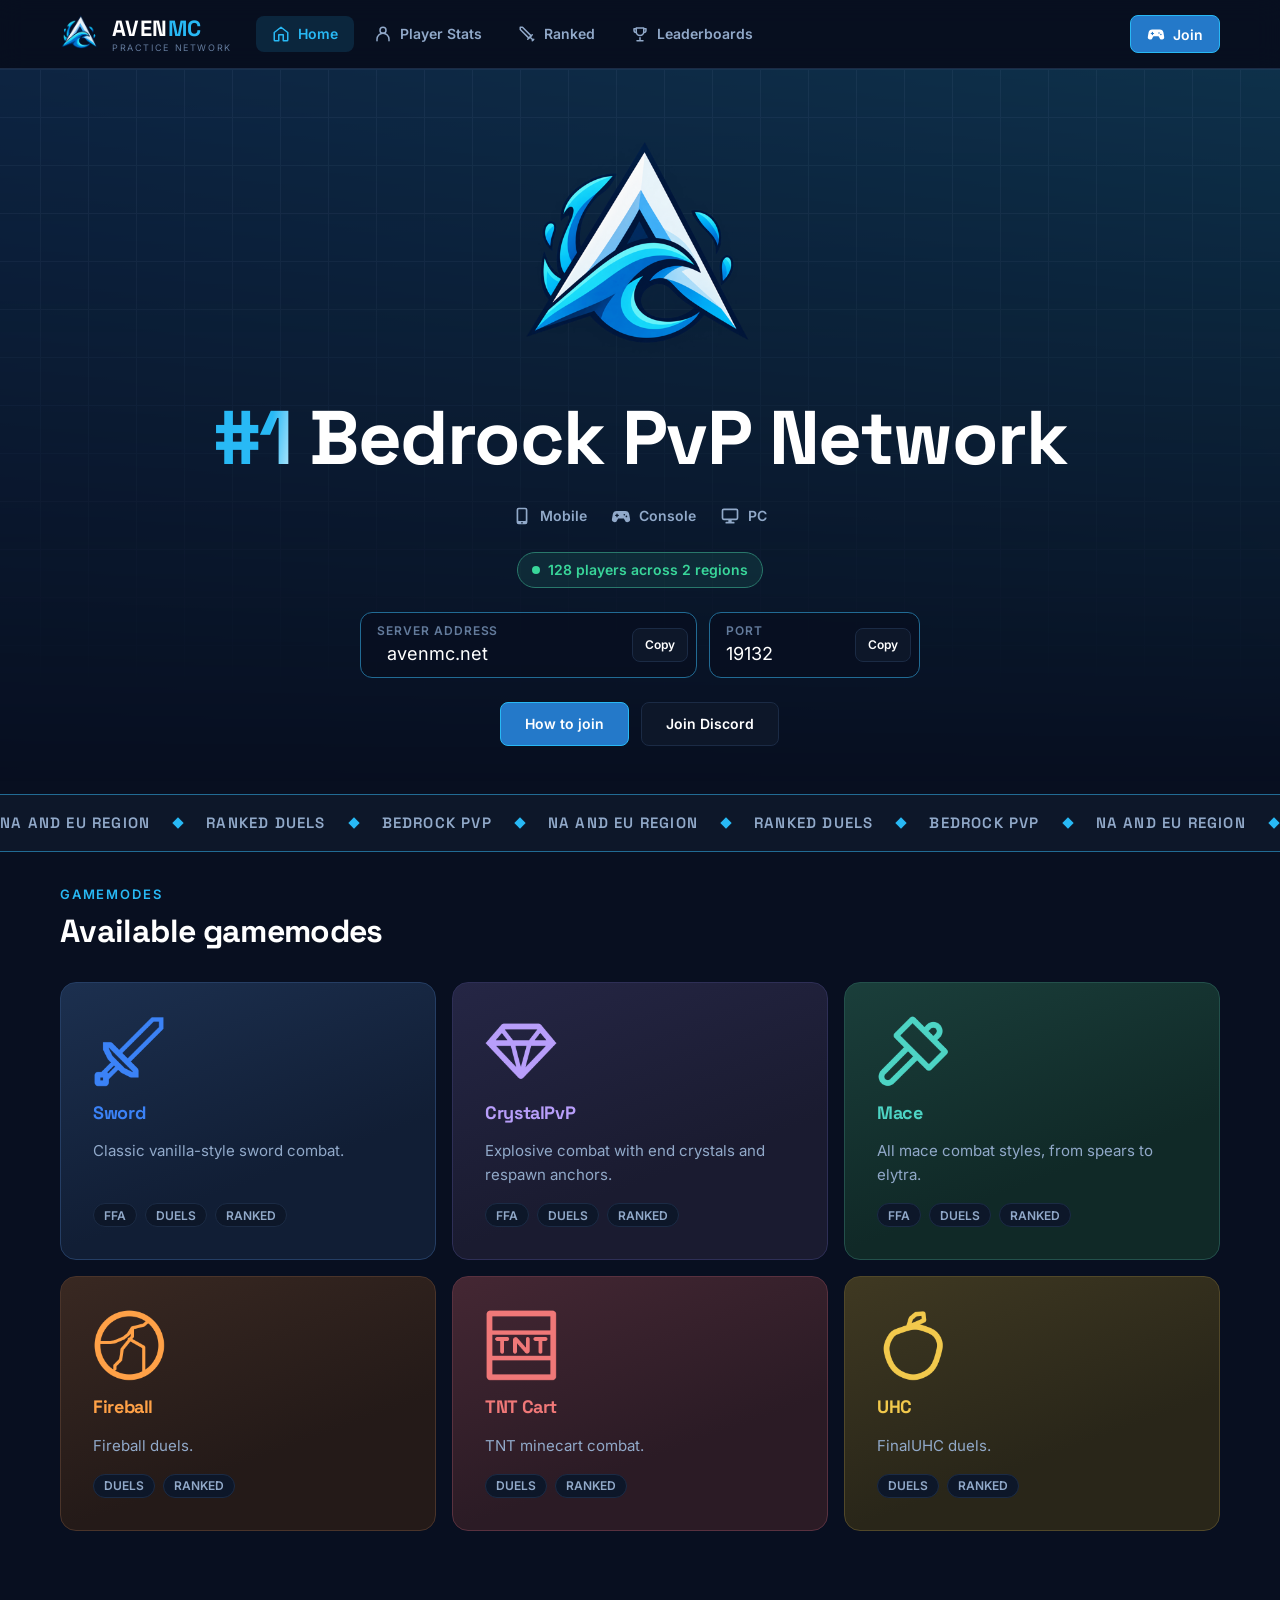
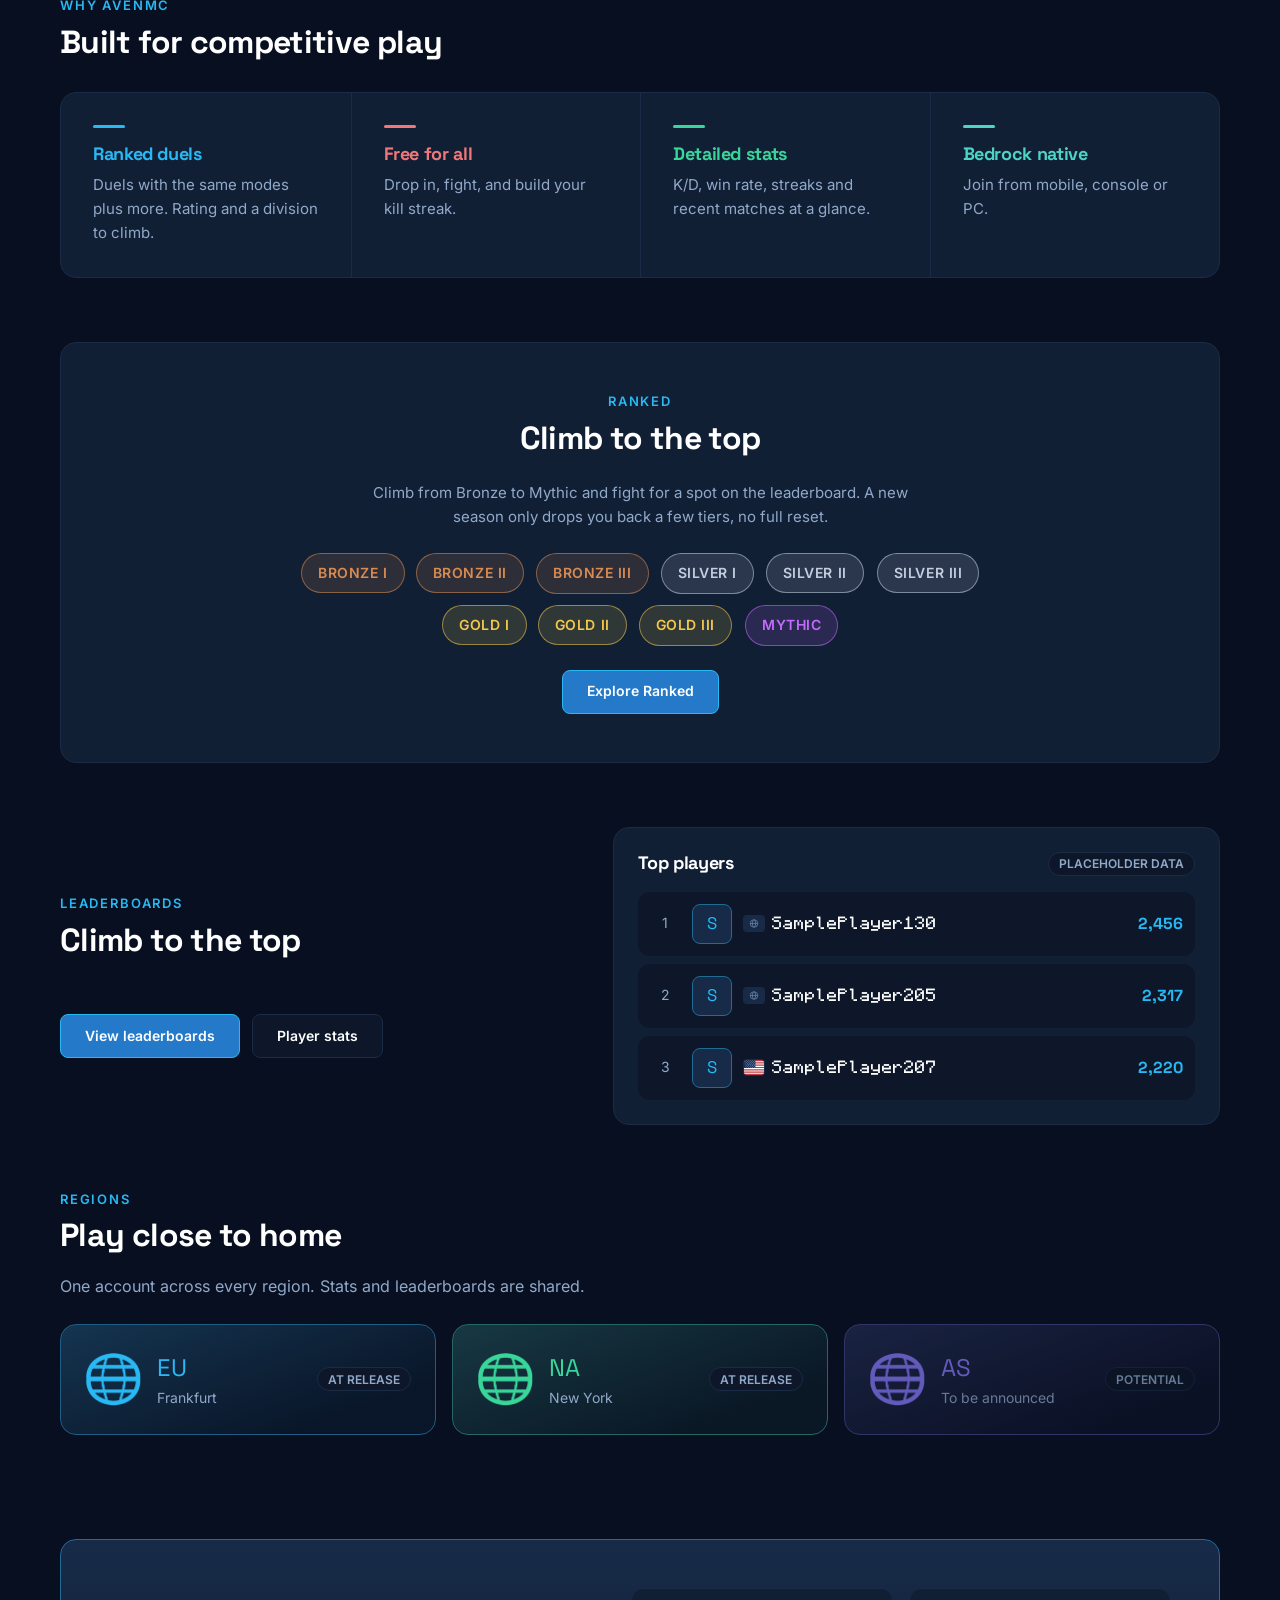
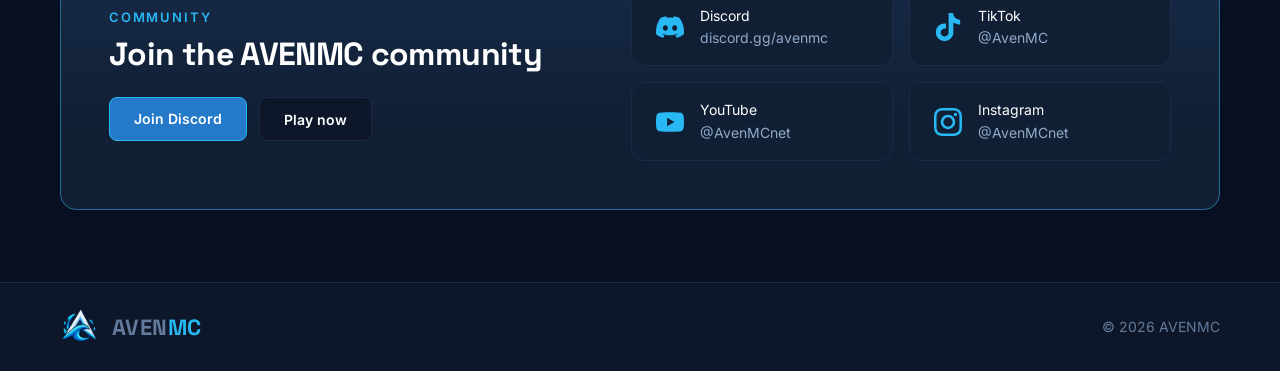
==== commit d6b3c779: "Replace Mace icon with updated 452px original Co-authored-by: Copilot <223556219+Copilot@users.norep" ====
--- a/index.html
+++ b/index.html
@@ -7,14 +7,14 @@
     <meta name="theme-color" content="#080f20">
     <title>Minecraft Bedrock PvP Practice Network | AVENMC</title>
     <link rel="icon" href="assets/logoMark.png" type="image/png">
-    <link rel="stylesheet" href="css/tokens.css?v=129">
-    <link rel="stylesheet" href="css/base.css?v=129">
-    <link rel="stylesheet" href="css/components.css?v=129">
-    <link rel="stylesheet" href="css/pages.css?v=129">
+    <link rel="stylesheet" href="css/tokens.css?v=130">
+    <link rel="stylesheet" href="css/base.css?v=130">
+    <link rel="stylesheet" href="css/components.css?v=130">
+    <link rel="stylesheet" href="css/pages.css?v=130">
   </head>
   <body>
     <main id="app"></main>
     <noscript><p class="container">JavaScript is required to view this page.</p></noscript>
-    <script type="module" src="js/pages/home.js?v=129"></script>
+    <script type="module" src="js/pages/home.js?v=130"></script>
   </body>
 </html>
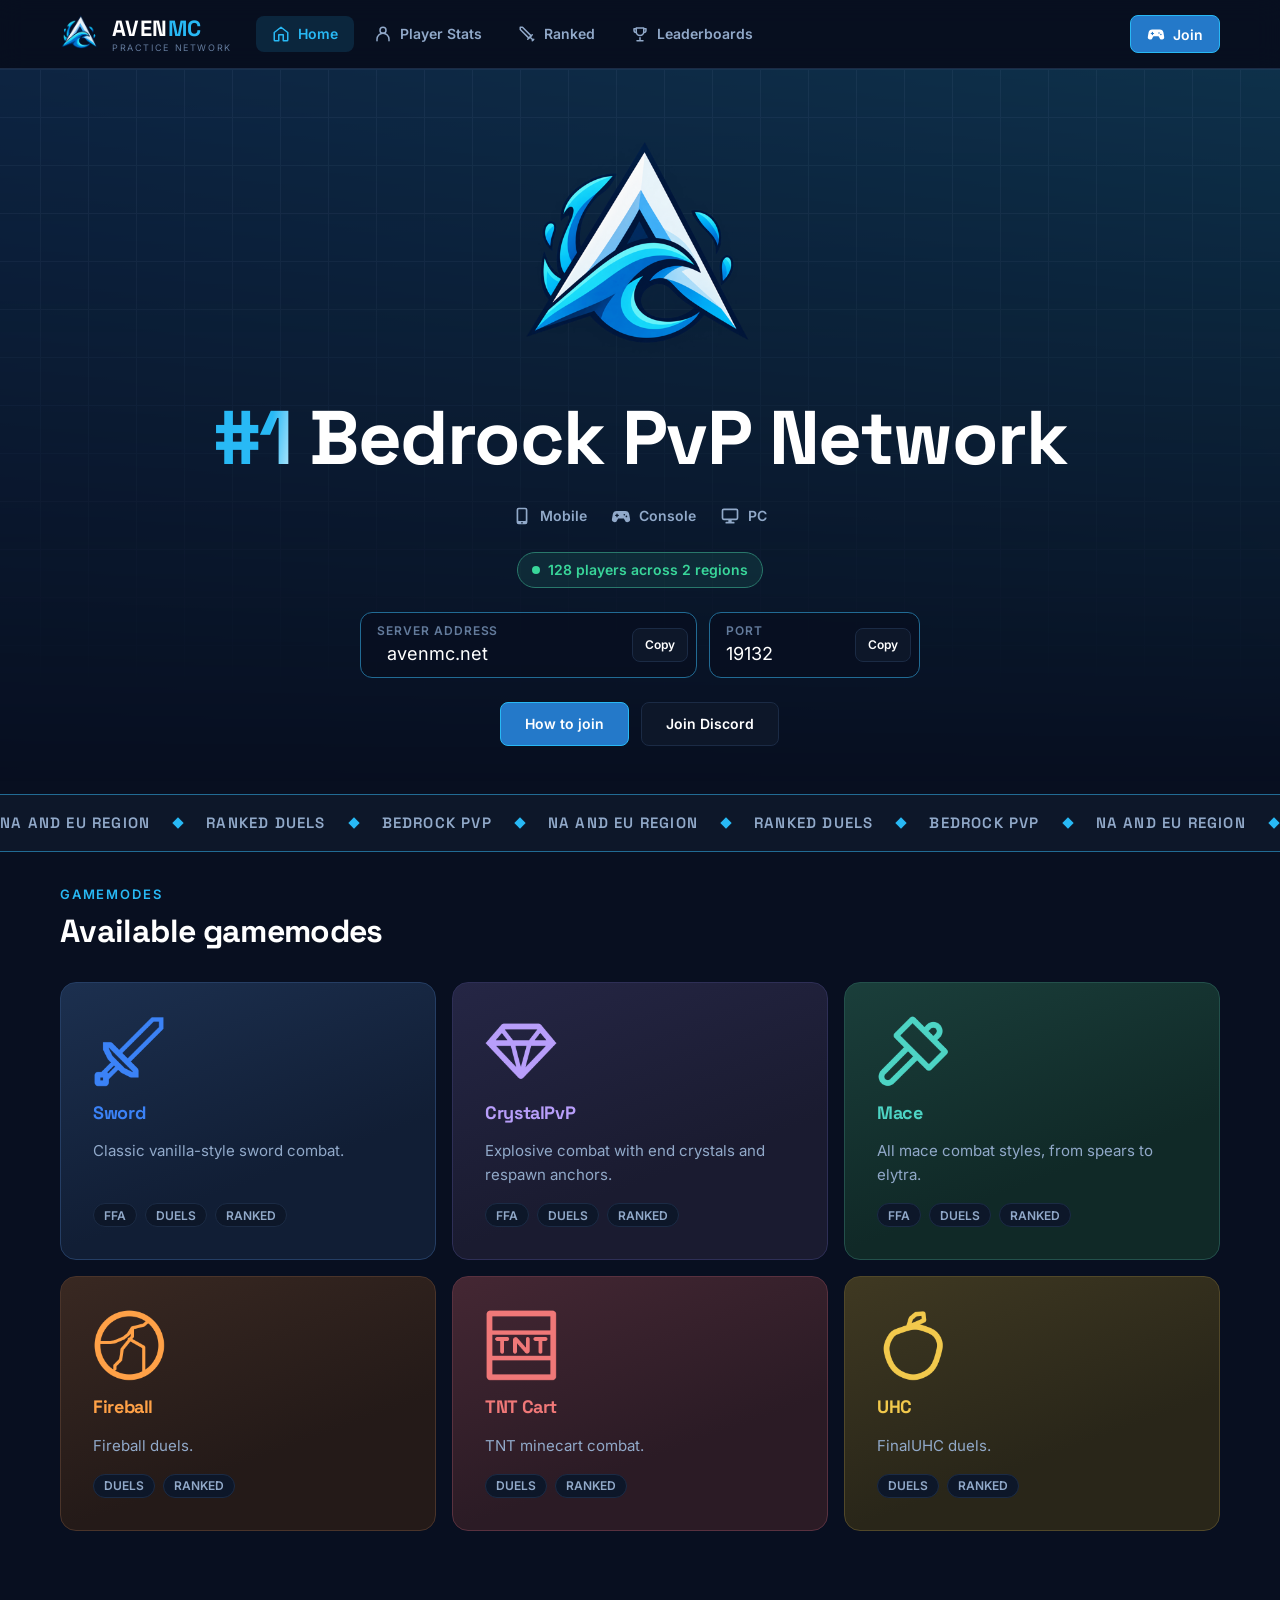
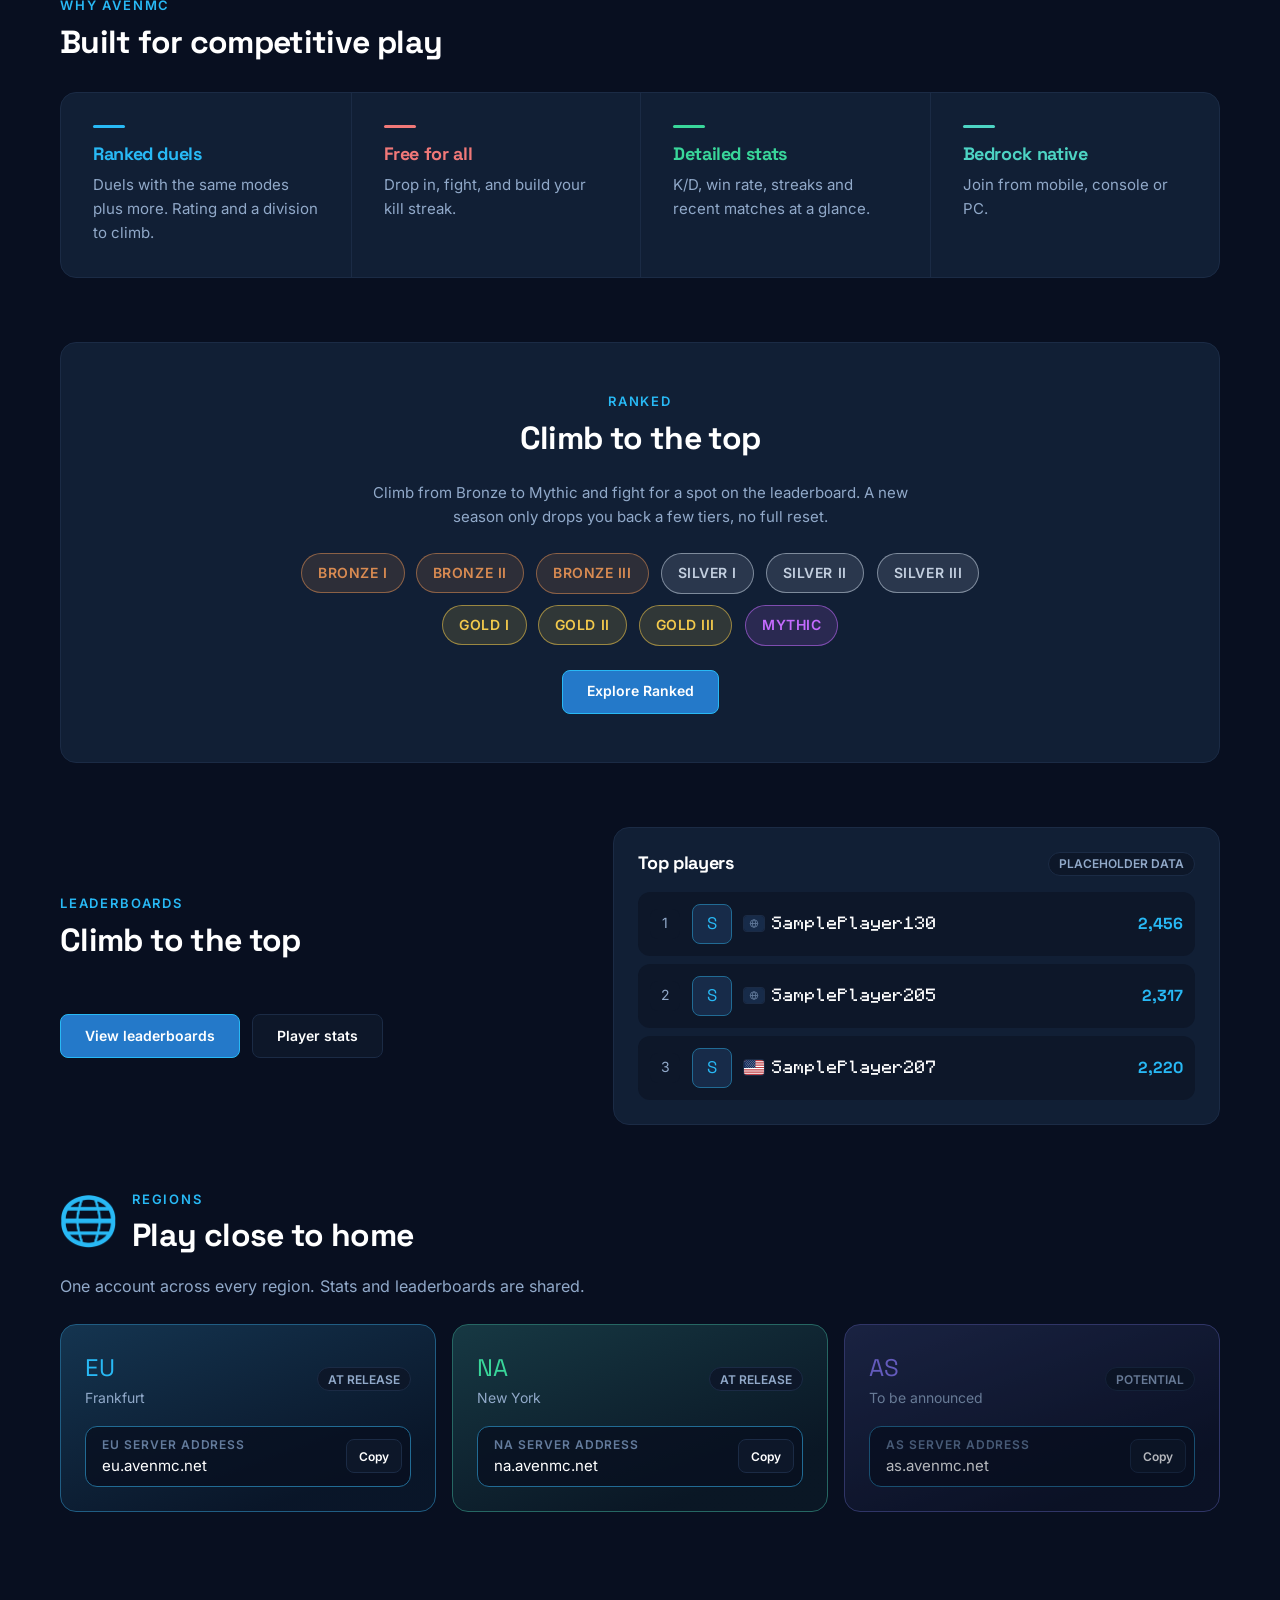
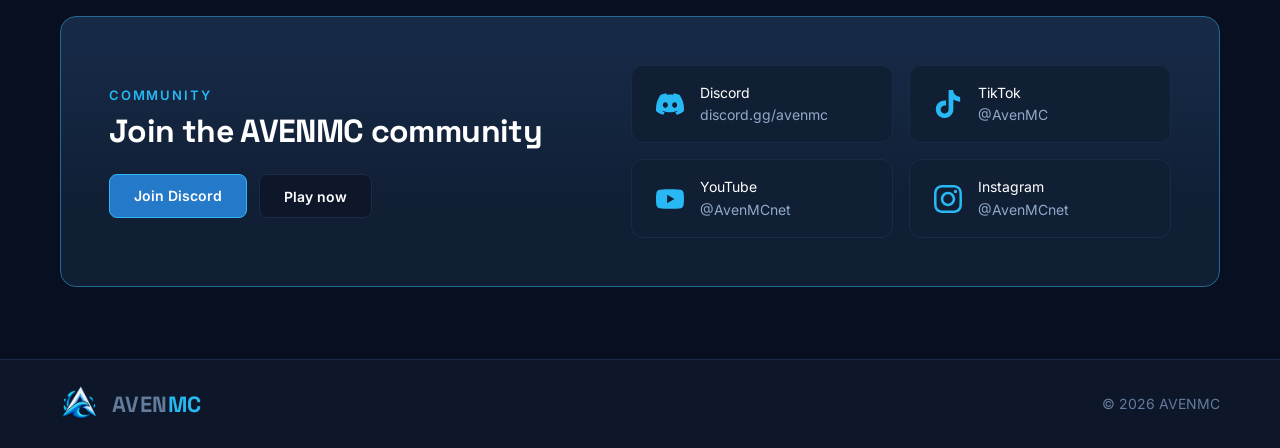
==== commit 283a31a3: "Use shared region globe and individual copyable server addresses Co-authored-by: Copilot <223556219+" ====
--- a/index.html
+++ b/index.html
@@ -7,14 +7,14 @@
     <meta name="theme-color" content="#080f20">
     <title>Minecraft Bedrock PvP Practice Network | AVENMC</title>
     <link rel="icon" href="assets/logoMark.png" type="image/png">
-    <link rel="stylesheet" href="css/tokens.css?v=130">
-    <link rel="stylesheet" href="css/base.css?v=130">
-    <link rel="stylesheet" href="css/components.css?v=130">
-    <link rel="stylesheet" href="css/pages.css?v=130">
+    <link rel="stylesheet" href="css/tokens.css?v=131">
+    <link rel="stylesheet" href="css/base.css?v=131">
+    <link rel="stylesheet" href="css/components.css?v=131">
+    <link rel="stylesheet" href="css/pages.css?v=131">
   </head>
   <body>
     <main id="app"></main>
     <noscript><p class="container">JavaScript is required to view this page.</p></noscript>
-    <script type="module" src="js/pages/home.js?v=130"></script>
+    <script type="module" src="js/pages/home.js?v=131"></script>
   </body>
 </html>
--- a/css/pages.css
+++ b/css/pages.css
@@ -693,21 +693,47 @@
 }
 
 @media (hover: hover) and (pointer: fine) {
-  .regionCard:hover .regionIcon {
+  .regionsHeading:hover .regionIcon {
     filter: drop-shadow(0 0 8px color-mix(in srgb, var(--accent) 35%, transparent));
   }
 }
 
 @media (hover: hover) and (pointer: fine) and (prefers-reduced-motion: no-preference) {
-  .regionCard:hover .regionIcon {
+  .regionsHeading:hover .regionIcon {
     transform: translateY(-2px) scale(1.06);
   }
 }
 
 .regionCard {
+  flex-direction: column;
+  align-items: stretch;
   gap: var(--space4);
   justify-content: flex-start;
   border-color: color-mix(in srgb, var(--accent) 35%, var(--colorBorder));
+}
+
+.regionsHeading {
+  display: flex;
+  align-items: center;
+  gap: var(--space4);
+  margin-bottom: var(--space6);
+  --accent: var(--colorPrimary);
+}
+
+.regionsHeading .sectionHeading {
+  margin-bottom: 0;
+}
+
+.regionCardHeader {
+  display: flex;
+  align-items: center;
+  justify-content: space-between;
+  gap: var(--space3);
+}
+
+.regionCard .copyFieldText strong {
+  font-size: 15px;
+  overflow-wrap: anywhere;
 }
 
 .regionCard .regionCode {
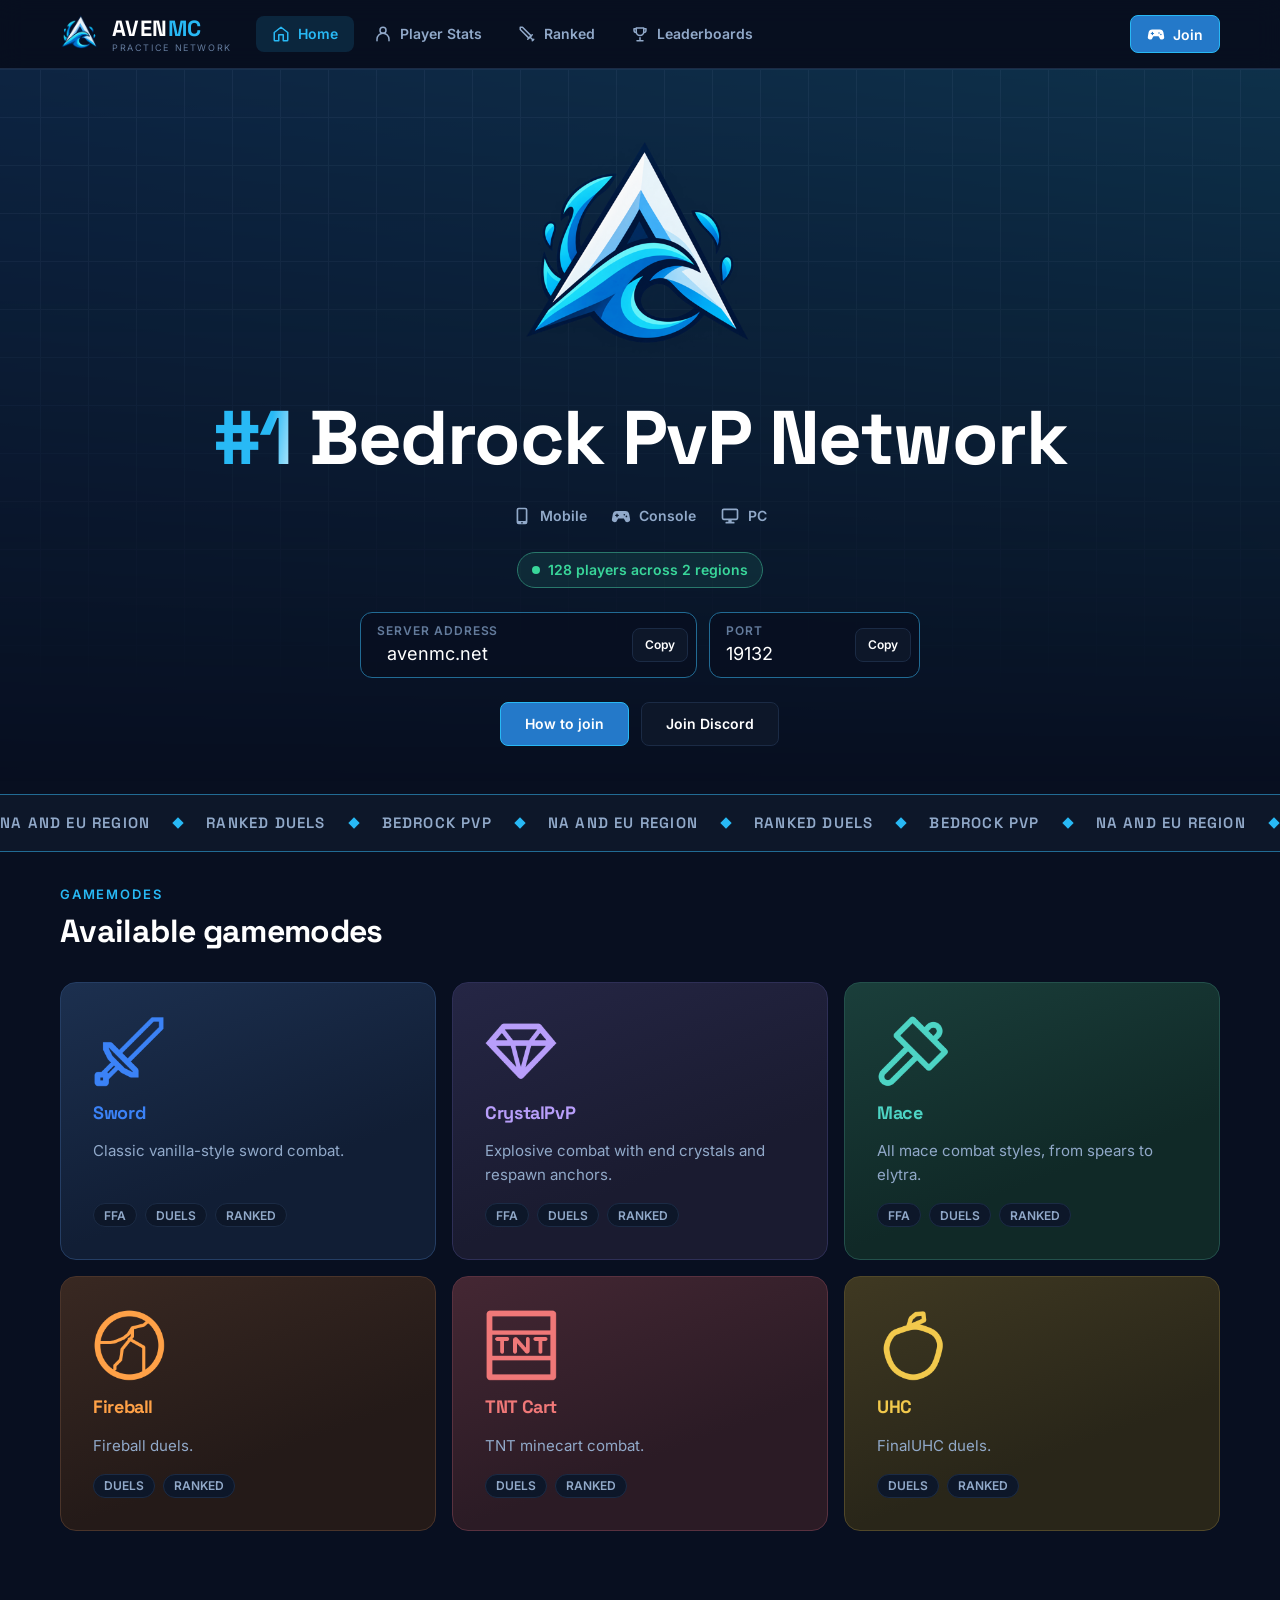
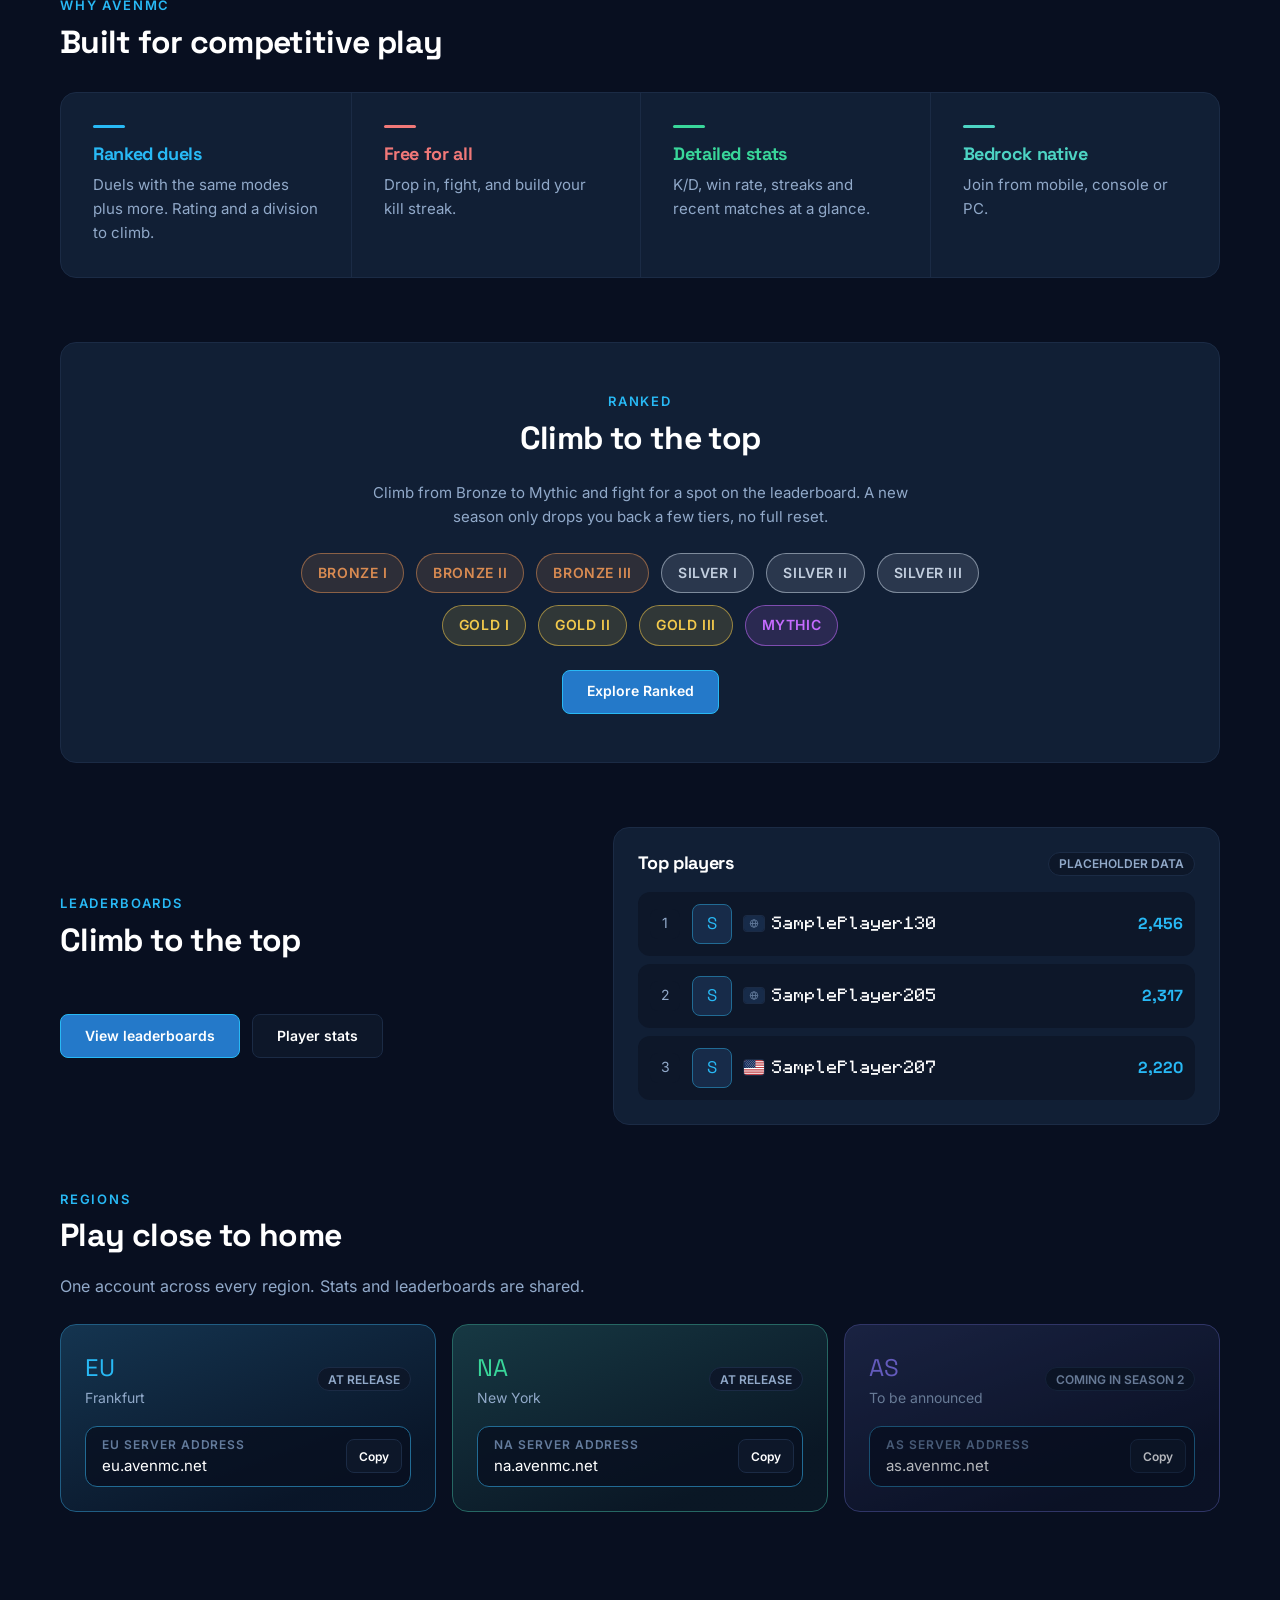
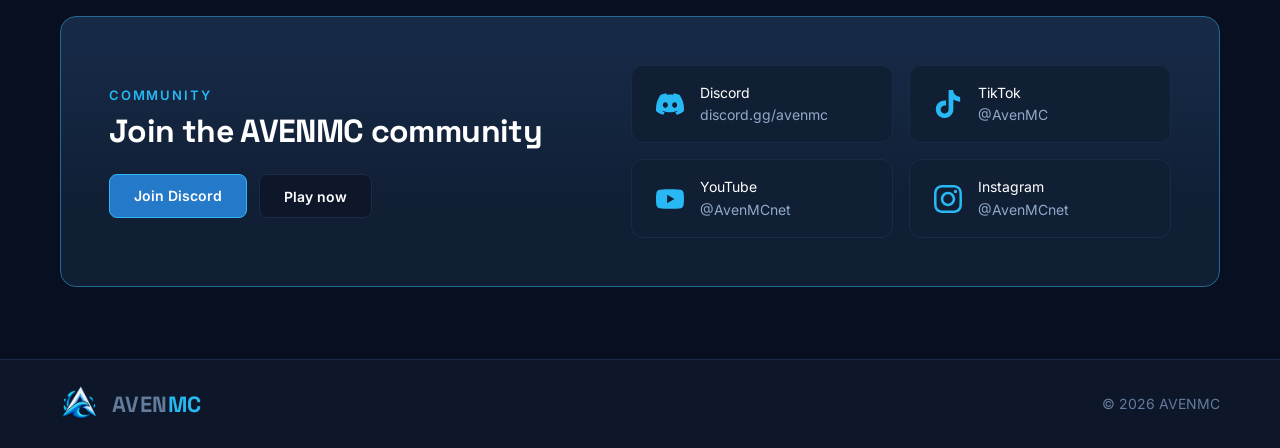
==== commit 5cded838: "Remove region heading icon and announce Asia for Season 2 Co-authored-by: Copilot <223556219+Copilot" ====
--- a/index.html
+++ b/index.html
@@ -7,14 +7,14 @@
     <meta name="theme-color" content="#080f20">
     <title>Minecraft Bedrock PvP Practice Network | AVENMC</title>
     <link rel="icon" href="assets/logoMark.png" type="image/png">
-    <link rel="stylesheet" href="css/tokens.css?v=131">
-    <link rel="stylesheet" href="css/base.css?v=131">
-    <link rel="stylesheet" href="css/components.css?v=131">
-    <link rel="stylesheet" href="css/pages.css?v=131">
+    <link rel="stylesheet" href="css/tokens.css?v=132">
+    <link rel="stylesheet" href="css/base.css?v=132">
+    <link rel="stylesheet" href="css/components.css?v=132">
+    <link rel="stylesheet" href="css/pages.css?v=132">
   </head>
   <body>
     <main id="app"></main>
     <noscript><p class="container">JavaScript is required to view this page.</p></noscript>
-    <script type="module" src="js/pages/home.js?v=131"></script>
+    <script type="module" src="js/pages/home.js?v=132"></script>
   </body>
 </html>
--- a/css/pages.css
+++ b/css/pages.css
@@ -681,29 +681,6 @@
   color: var(--accent);
 }
 
-.regionIcon {
-  display: block;
-  width: 56px;
-  height: 56px;
-  flex: none;
-  background: var(--accent);
-  -webkit-mask: var(--iconUrl) center / contain no-repeat;
-  mask: var(--iconUrl) center / contain no-repeat;
-  transition: transform 240ms ease, filter 240ms ease;
-}
-
-@media (hover: hover) and (pointer: fine) {
-  .regionsHeading:hover .regionIcon {
-    filter: drop-shadow(0 0 8px color-mix(in srgb, var(--accent) 35%, transparent));
-  }
-}
-
-@media (hover: hover) and (pointer: fine) and (prefers-reduced-motion: no-preference) {
-  .regionsHeading:hover .regionIcon {
-    transform: translateY(-2px) scale(1.06);
-  }
-}
-
 .regionCard {
   flex-direction: column;
   align-items: stretch;
@@ -712,20 +689,9 @@
   border-color: color-mix(in srgb, var(--accent) 35%, var(--colorBorder));
 }
 
-.regionsHeading {
-  display: flex;
-  align-items: center;
-  gap: var(--space4);
-  margin-bottom: var(--space6);
-  --accent: var(--colorPrimary);
-}
-
-.regionsHeading .sectionHeading {
-  margin-bottom: 0;
-}
-
 .regionCardHeader {
   display: flex;
+  flex-wrap: wrap;
   align-items: center;
   justify-content: space-between;
   gap: var(--space3);
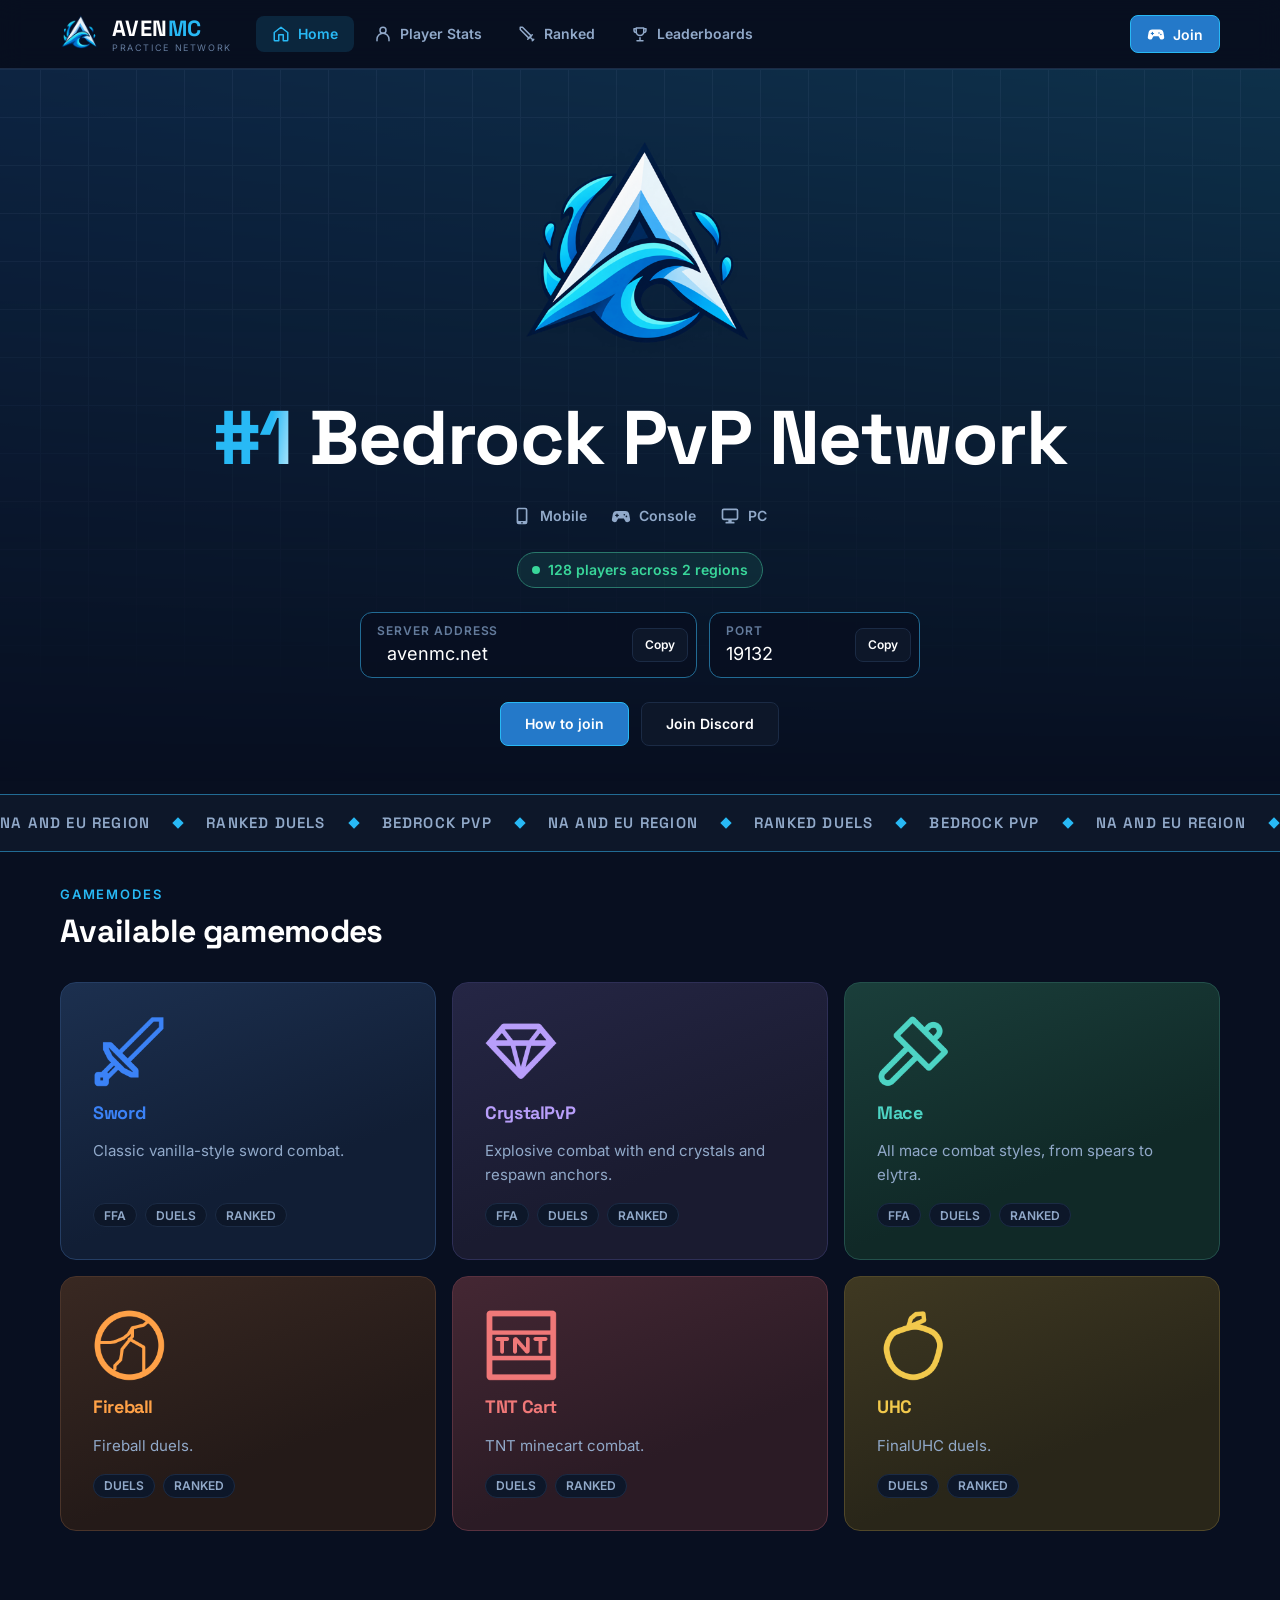
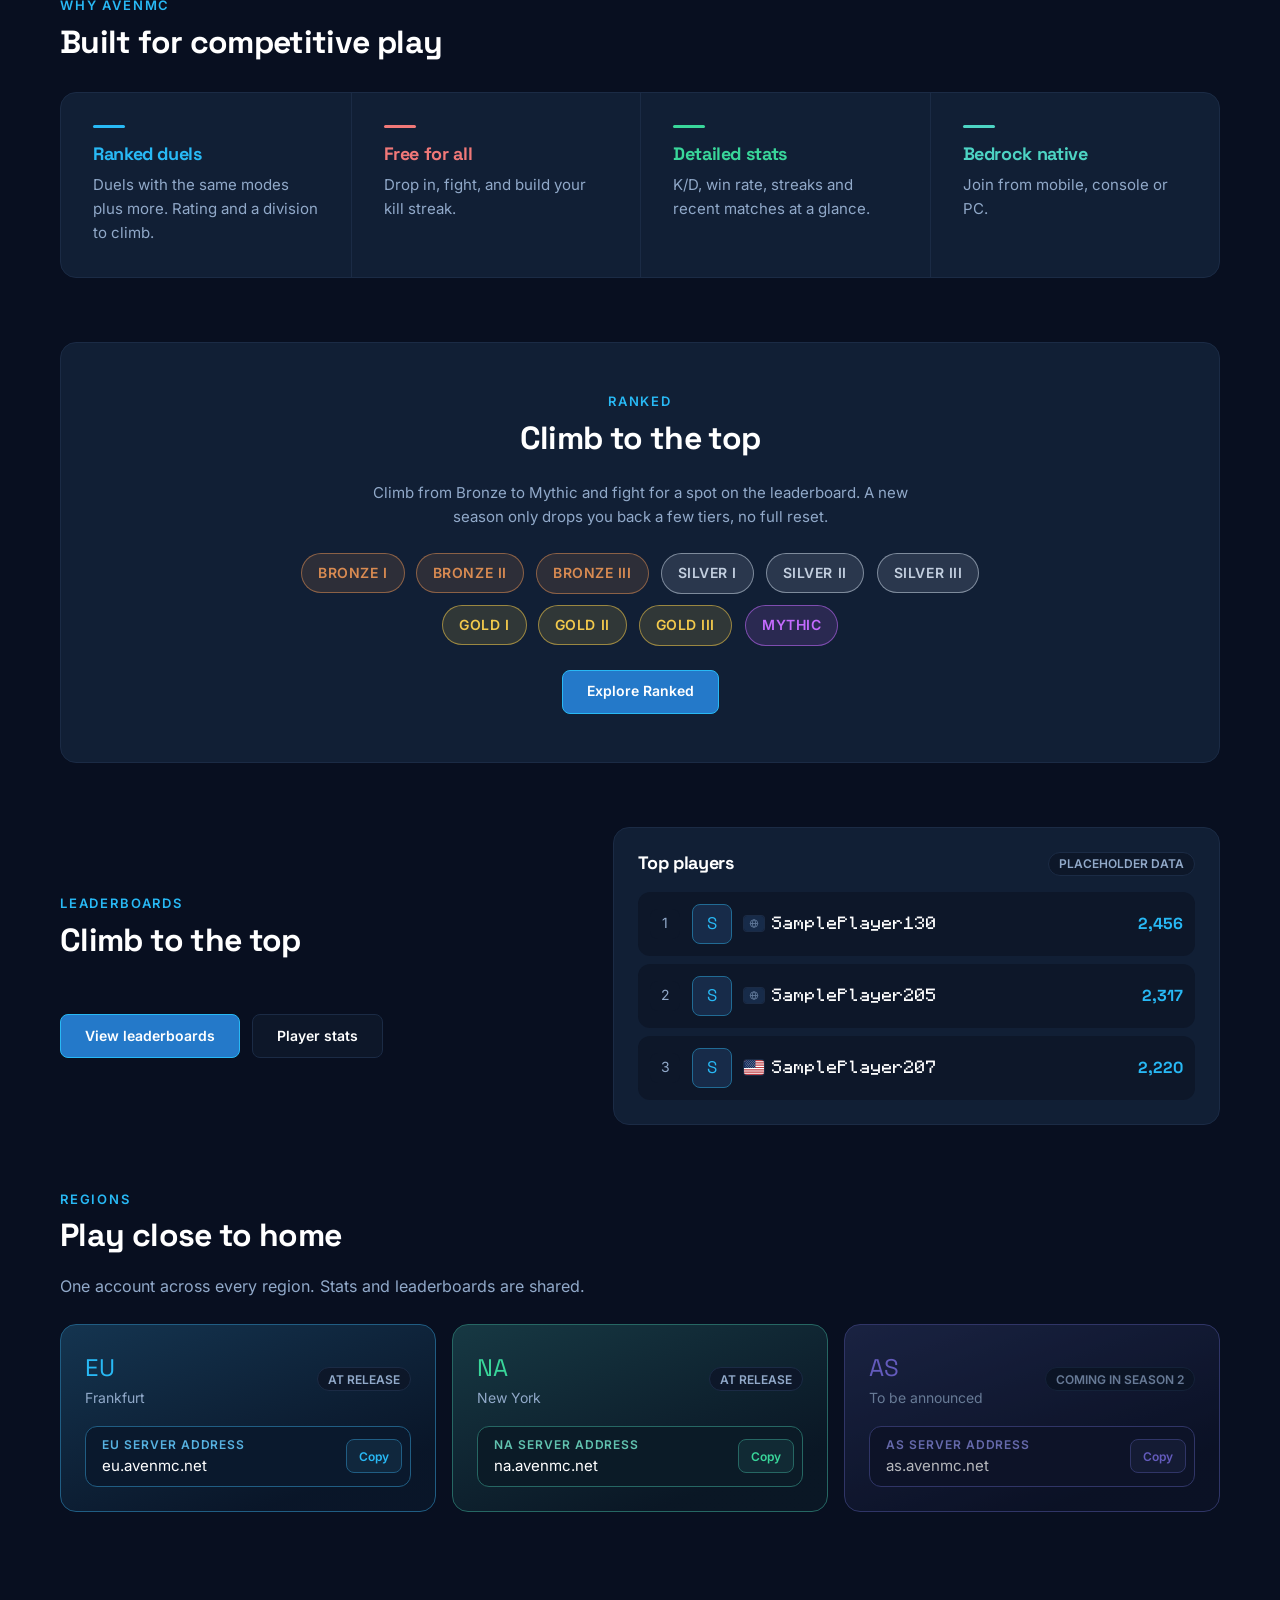
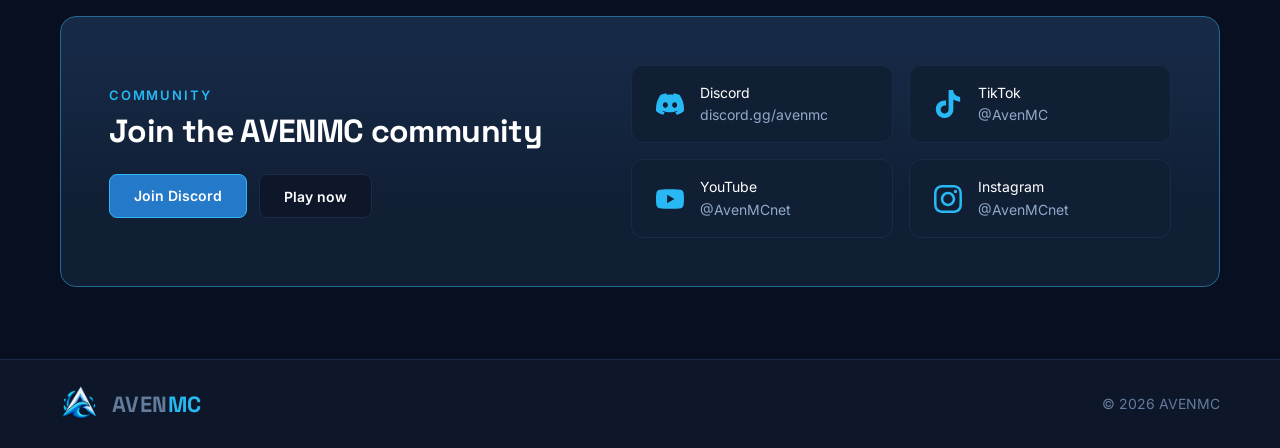
==== commit 57e9bb83: "Match region IP panels and copy controls to parent accents Co-authored-by: Copilot <223556219+Copilo" ====
--- a/index.html
+++ b/index.html
@@ -7,14 +7,14 @@
     <meta name="theme-color" content="#080f20">
     <title>Minecraft Bedrock PvP Practice Network | AVENMC</title>
     <link rel="icon" href="assets/logoMark.png" type="image/png">
-    <link rel="stylesheet" href="css/tokens.css?v=132">
-    <link rel="stylesheet" href="css/base.css?v=132">
-    <link rel="stylesheet" href="css/components.css?v=132">
-    <link rel="stylesheet" href="css/pages.css?v=132">
+    <link rel="stylesheet" href="css/tokens.css?v=133">
+    <link rel="stylesheet" href="css/base.css?v=133">
+    <link rel="stylesheet" href="css/components.css?v=133">
+    <link rel="stylesheet" href="css/pages.css?v=133">
   </head>
   <body>
     <main id="app"></main>
     <noscript><p class="container">JavaScript is required to view this page.</p></noscript>
-    <script type="module" src="js/pages/home.js?v=132"></script>
+    <script type="module" src="js/pages/home.js?v=133"></script>
   </body>
 </html>
--- a/css/pages.css
+++ b/css/pages.css
@@ -700,6 +700,34 @@
 .regionCard .copyFieldText strong {
   font-size: 15px;
   overflow-wrap: anywhere;
+}
+
+.regionCard .copyField {
+  border-color: color-mix(in srgb, var(--accent) 35%, var(--colorBorder));
+  background: color-mix(in srgb, var(--accent) 6%, var(--colorBackground));
+}
+
+.regionCard .copyField .statLabel {
+  color: color-mix(in srgb, var(--accent) 55%, var(--colorTextSecondary));
+}
+
+.regionCard .copyField .button {
+  border-color: color-mix(in srgb, var(--accent) 35%, var(--colorBorder));
+  background: color-mix(in srgb, var(--accent) 10%, var(--colorSurface));
+  color: var(--accent);
+}
+
+.regionCard .copyField .button:focus-visible {
+  outline-color: var(--accent);
+  box-shadow: 0 0 0 4px color-mix(in srgb, var(--accent) 14%, transparent);
+}
+
+@media (hover: hover) and (pointer: fine) {
+  .regionCard .copyField .button:hover {
+    border-color: var(--accent);
+    background: color-mix(in srgb, var(--accent) 18%, var(--colorSurface));
+    box-shadow: 0 4px 18px color-mix(in srgb, var(--accent) 14%, transparent);
+  }
 }
 
 .regionCard .regionCode {
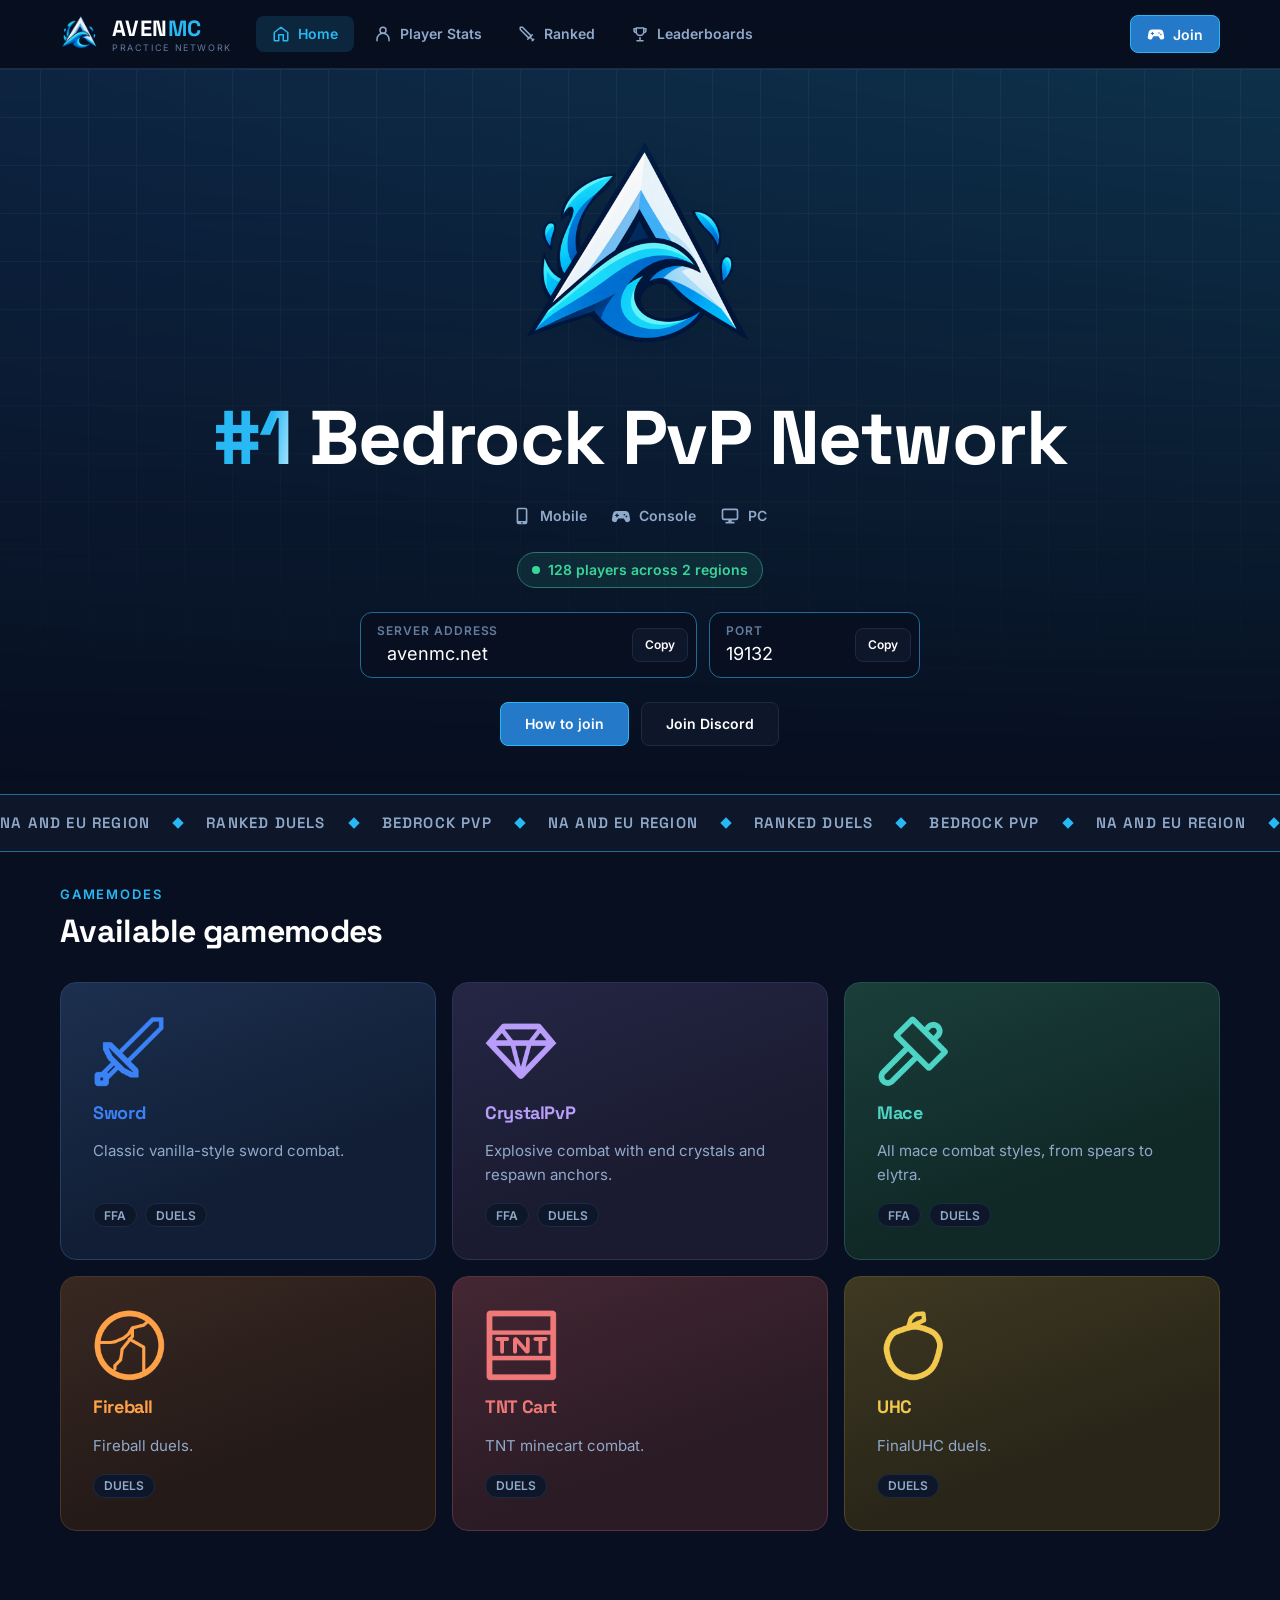
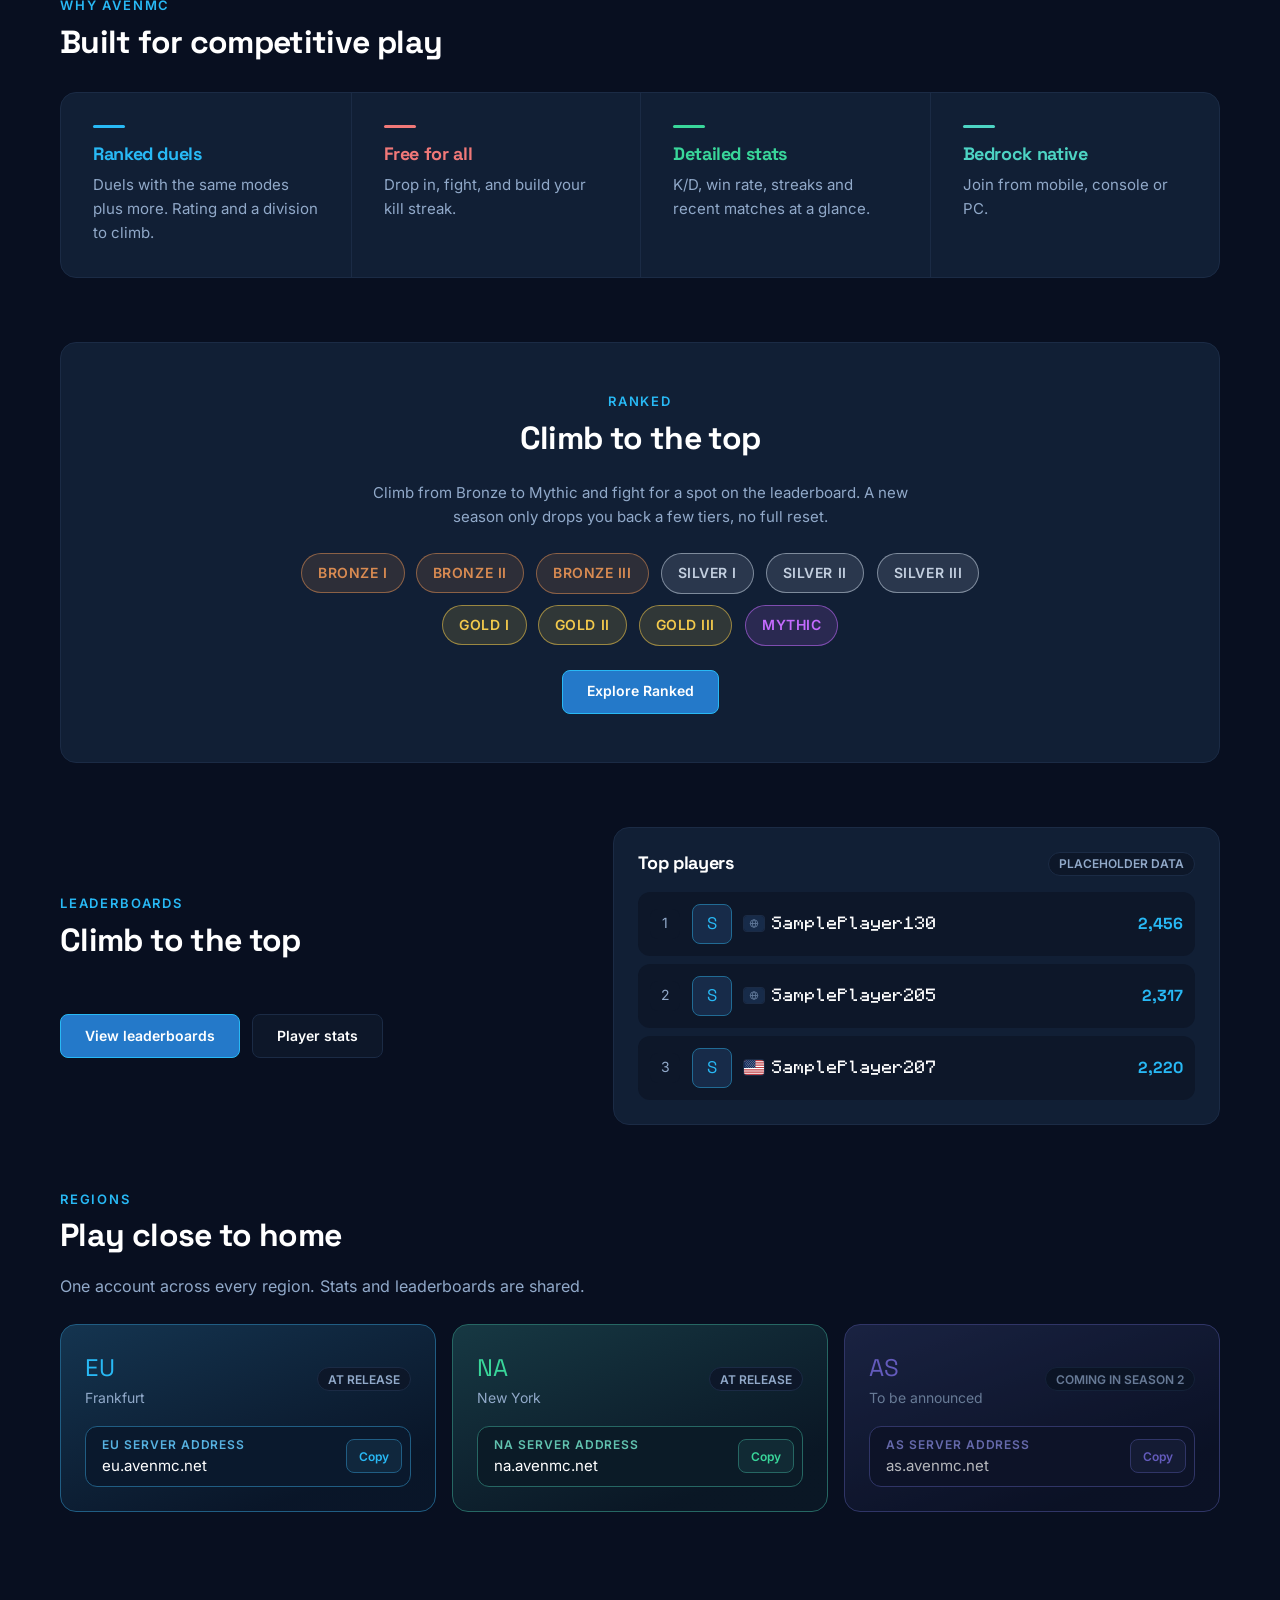
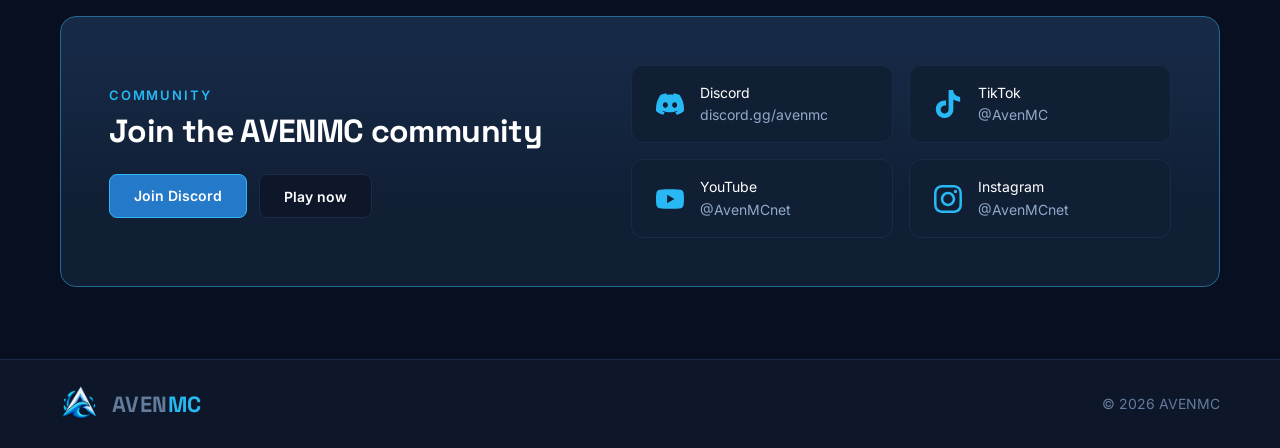
==== commit 04e43614: "Remove redundant Ranked tags from homepage gamemodes Co-authored-by: Copilot <223556219+Copilot@user" ====
--- a/index.html
+++ b/index.html
@@ -7,14 +7,14 @@
     <meta name="theme-color" content="#080f20">
     <title>Minecraft Bedrock PvP Practice Network | AVENMC</title>
     <link rel="icon" href="assets/logoMark.png" type="image/png">
-    <link rel="stylesheet" href="css/tokens.css?v=133">
-    <link rel="stylesheet" href="css/base.css?v=133">
-    <link rel="stylesheet" href="css/components.css?v=133">
-    <link rel="stylesheet" href="css/pages.css?v=133">
+    <link rel="stylesheet" href="css/tokens.css?v=134">
+    <link rel="stylesheet" href="css/base.css?v=134">
+    <link rel="stylesheet" href="css/components.css?v=134">
+    <link rel="stylesheet" href="css/pages.css?v=134">
   </head>
   <body>
     <main id="app"></main>
     <noscript><p class="container">JavaScript is required to view this page.</p></noscript>
-    <script type="module" src="js/pages/home.js?v=133"></script>
+    <script type="module" src="js/pages/home.js?v=134"></script>
   </body>
 </html>
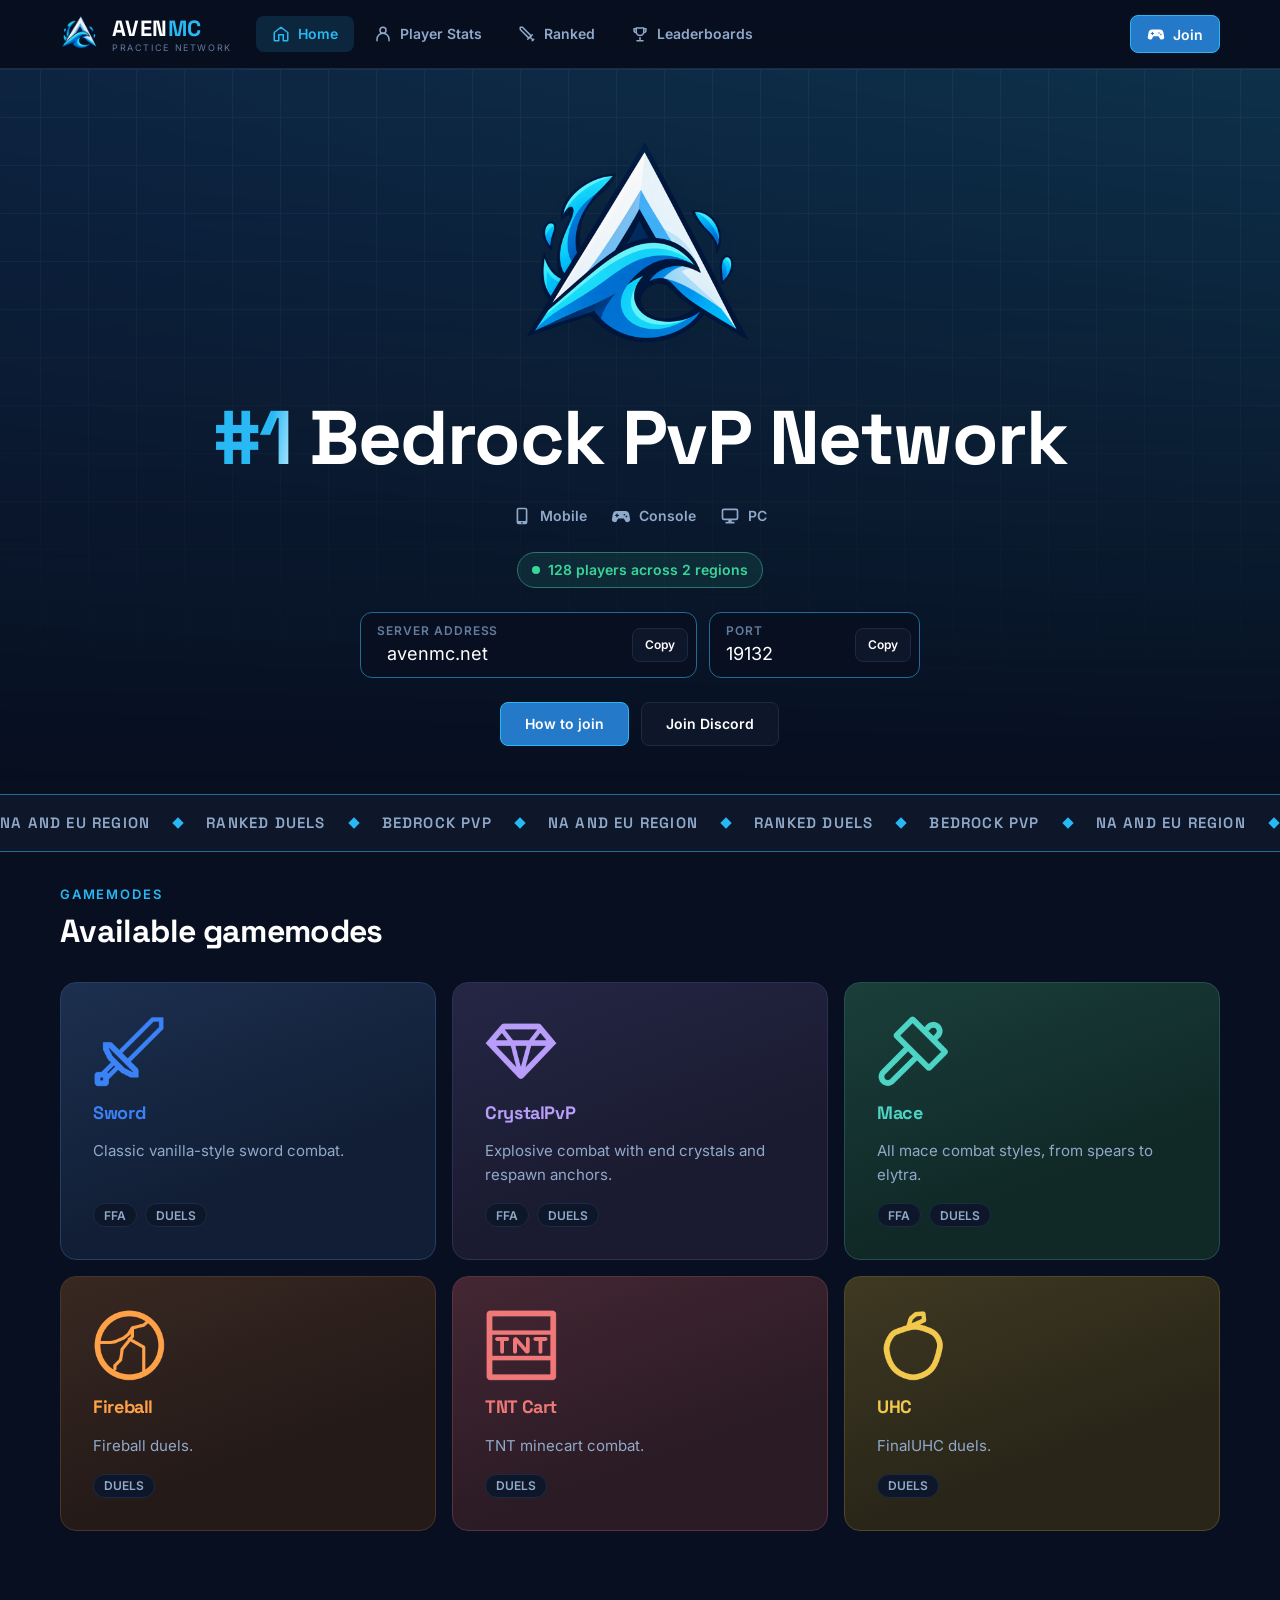
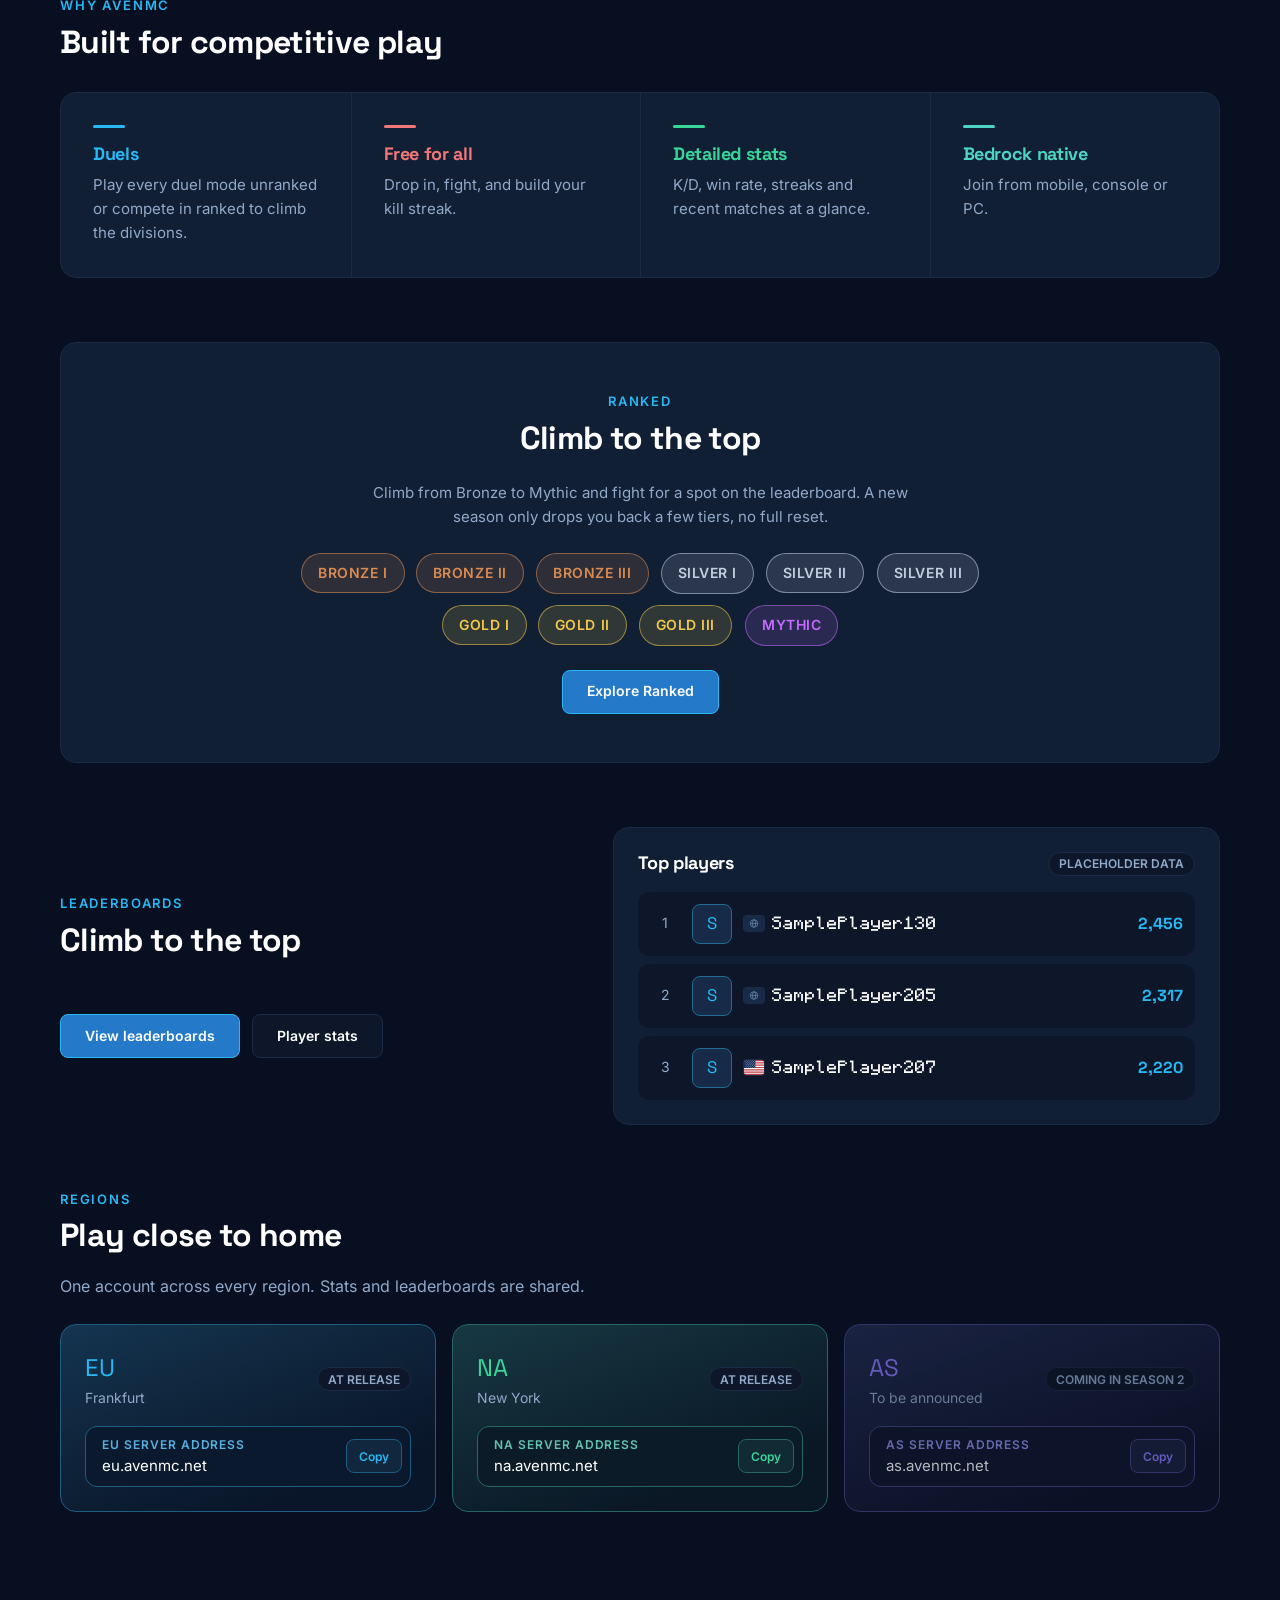
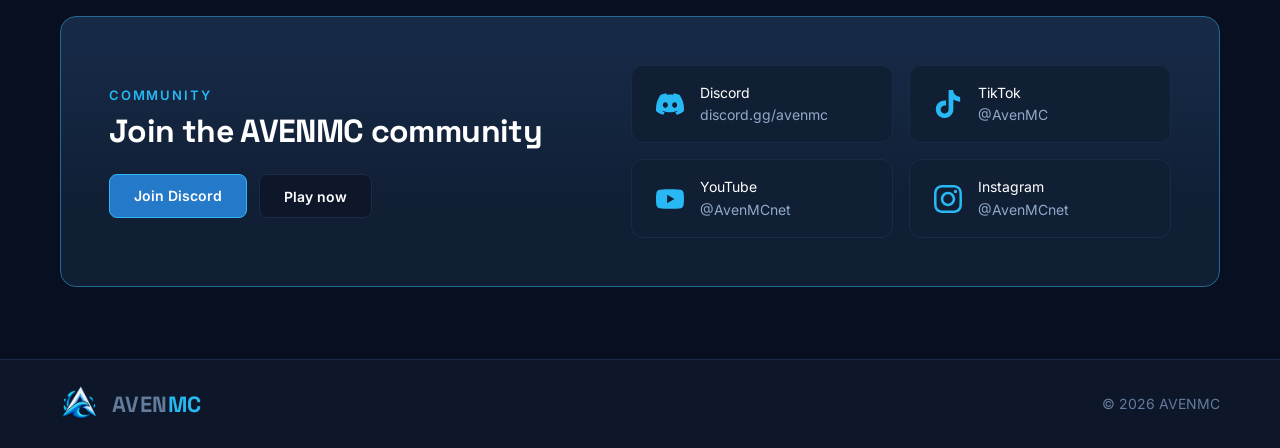
==== commit 204491e4: "Clarify ranked and unranked duels in homepage feature panel Co-authored-by: Copilot <223556219+Copil" ====
--- a/index.html
+++ b/index.html
@@ -7,14 +7,14 @@
     <meta name="theme-color" content="#080f20">
     <title>Minecraft Bedrock PvP Practice Network | AVENMC</title>
     <link rel="icon" href="assets/logoMark.png" type="image/png">
-    <link rel="stylesheet" href="css/tokens.css?v=134">
-    <link rel="stylesheet" href="css/base.css?v=134">
-    <link rel="stylesheet" href="css/components.css?v=134">
-    <link rel="stylesheet" href="css/pages.css?v=134">
+    <link rel="stylesheet" href="css/tokens.css?v=135">
+    <link rel="stylesheet" href="css/base.css?v=135">
+    <link rel="stylesheet" href="css/components.css?v=135">
+    <link rel="stylesheet" href="css/pages.css?v=135">
   </head>
   <body>
     <main id="app"></main>
     <noscript><p class="container">JavaScript is required to view this page.</p></noscript>
-    <script type="module" src="js/pages/home.js?v=134"></script>
+    <script type="module" src="js/pages/home.js?v=135"></script>
   </body>
 </html>
